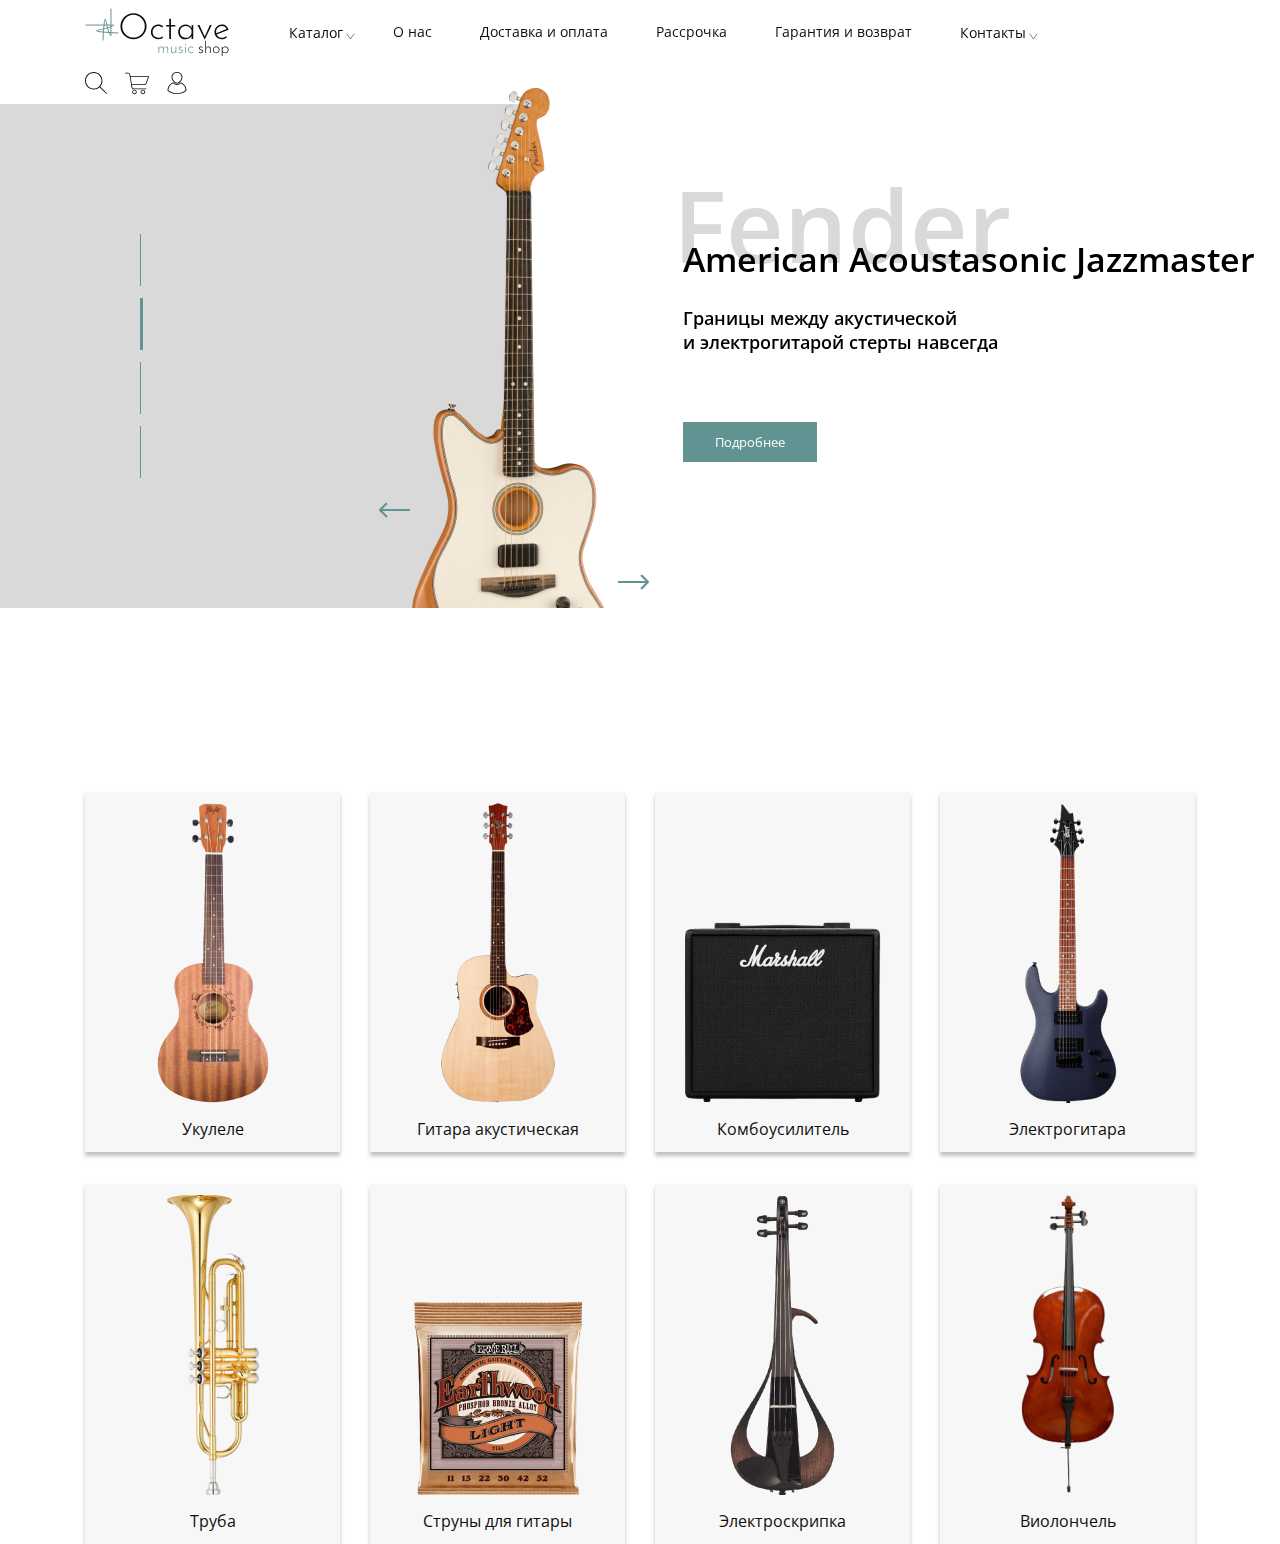
==== index.html @ df48a7bd "intro+category" ====
<!DOCTYPE html>
<html lang="en">
<head>
    <meta charset="UTF-8">
    <meta http-equiv="X-UA-Compatible" content="IE=edge">
    <meta name="viewport" content="width=device-width, initial-scale=1.0">
    <title>Octave</title>

    <link rel="preconnect" href="https://fonts.googleapis.com">
    <link rel="preconnect" href="https://fonts.gstatic.com" crossorigin>
    <link href="https://fonts.googleapis.com/css2?family=Open+Sans:wght@300;400;600&display=swap" rel="stylesheet"> 
    
    <link rel="stylesheet" href="./css/style.css">
</head>
<body>
    <header class="header">
        <div class="wrapper">
            <div class="header__wrapper">

                <div class="header__logo">
                    <a href="/" class="header__logo-link">
                        <img src="/img/svg/logo.svg" alt="Octave" class="header__logo-link-img">    
                    </a>
                </div>  
                
                <nav class="header__nav">
                    <ul class="nav__list">
                        <li class="nav__list-item-witharr">

                            <a href="!#" class="nav__list-item-link">
                                Каталог
                            </a>
                            <a href="!#" class="nav__list-item-arrow">
                                <img  src="/img/svg/arrow_down.svg" alt="^">
                            </a>

                        </li>
                        <li class="nav__list-item">
                            <a href="!#" class="nav__list-item-link">
                                О нас
                            </a>
                        </li>
                        <li class="nav__list-item">
                            <a href="!#" class="nav__list-item-link">
                                Доставка и оплата
                            </a>
                        </li>
                        <li class="nav__list-item">
                            <a href="!#" class="nav__list-item-link">
                                Рассрочка
                            </a>
                        </li>
                        <li class="nav__list-item">
                            <a href="!#" class="nav__list-item-link">
                                Гарантия и возврат
                            </a>
                        </li>
                        <li class="nav__list-item-witharr">
                            <a href="!#" class="nav__list-item-link">
                                Контакты
                            </a>
                            <a href="!#" class="nav__list-item-arrow">
                                <img  src="/img/svg/arrow_down.svg" alt="^">
                            </a>
                        </li>
                    </ul>
                </nav>

                <ul class="header__options">
                    <li class="header__options-item">
                        <a href="!#" class="header__options-item-link">
                            <img src="/img/svg/search.svg" alt="search" class="header__options-link-img">
                        </a>
                    </li>
                    <li class="header__options-item">
                        <a href="!#" class="header__options-item-link">
                            <img src="/img/svg/buy.svg" alt="buy" class="header__options-link-img">
                        </a>
                    </li>
                    <li class="header__options-item">
                        <a href="!#" class="header__options-item-link">
                            <img src="/img/svg/person.svg" alt="person" class="header__options-link-img">
                        </a>
                    </li>
                </ul>

            </div>
        </div>
    </header>

    <main class="main">
        <section class="intro">
            <div class="intro_left">
                <div class="intro_left__bar">
                    <div class="intro_left__bar-item">
                        <img src="/img/svg/line_noactive.svg" alt="|">
                    </div>
                    <div class="intro_left__bar-item">
                        <img src="/img/svg/line_active.svg" alt="|">
                    </div>
                    <div class="intro_left__bar-item">
                        <img src="/img/svg/line_noactive.svg" alt="|">
                    </div>
                    <div class="intro_left__bar-item">
                        <img src="/img/svg/line_noactive.svg" alt="|">
                    </div>
                </div>
                <div class="intro_left__arrow">
                    <button class="intro_left__arrow-btn">
                        <img src="/img/litle_arrow.png" alt="->">
                    </button>
                </div>
                <div class="intro_guitar">
                    <img src="/img/intro_gtr.png" alt="guitar" class="intro_cente-img">
                </div>

            </div>
            
            <div class="intro_right">
                <div class="intro_right-padding">
                    <div class="intro_right__title">
                        <h2 class="intro_right__title-text">American Acoustasonic Jazzmaster</h2>
                    </div>
                    <div class="intro_right__bigtitle">
                        <h1 class="intro_right__bigtitle-text">Fender</h1>
                    </div>
                    <div class="intro_right__subtitle">
                        <p class="intro_right__subtitle-text">Границы между акустической<br> 
                            и электрогитарой стерты навсегда</p>
                    </div>
                    <div class="intro_right__button">
                        <a href="!#" class="intro_right__button-link">
                            <button class="intro_right__button-btn">Подробнее</button></a>
                    </div>
                </div>
                <div class="intro_right__arrow">
                    <button class="intro_right__arrow-btn">
                        <img src="/img/litle_arrow-reverse.png" alt="->">
                    </button>
                </div>
            </div>
        </section>
        <section class="category">
            <div class="wrapper">
                <div class="category__flex-container">
                    <a href="/">
                        <div class="category__card">
                            <img src="/img/ucu.png" alt="ucu">
                            <p class="category__card-text">Укулеле</p>
                        </div>
                    </a>    
                    <a href="/">
                        <div class="category__card">
                            <img src="/img/acoustic.png" alt="acoustic">
                            <p class="category__card-text">Гитара акустическая</p>
                        </div>
                    </a>    
                    <a href="/">
                        <div class="category__card">
                            <img src="/img/combo.png" alt="combo">
                            <p class="category__card-text">Комбоусилитель</p>
                        </div>
                    </a>    
                    <a href="/">
                        <div class="category__card">
                            <img src="/img/electric.png" alt="electric">
                            <p class="category__card-text">Электрогитара</p>
                        </div>
                    </a>    
                </div>
                <div class="category__flex-container">
                    <a href="/">
                        <div class="category__card">
                            <img src="/img/truba.png" alt="truba">
                            <p class="category__card-text">Труба</p>
                        </div>
                    </a>    
                    <a href="/">
                        <div class="category__card">
                            <img src="/img/string.png" alt="string">
                            <p class="category__card-text">Струны  для гитары</p>
                        </div>
                    </a>    
                    <a href="/">
                        <div class="category__card">
                            <img src="/img/scrip.png" alt="scrip">
                            <p class="category__card-text">Электроскрипка</p>
                        </div>
                    </a>    
                    <a href="/">
                        <div class="category__card">
                            <img src="/img/velo.png" alt="velo">
                            <p class="category__card-text">Виолончель</p>
                        </div>
                    </a>    
                </div>
                
            </div>
        </section>
    </main>
</body>
</html>
---- css/style.css ----
/*Обнуление*/
*{
	padding: 0;
	margin: 0;
	border: 0;
}
*,*:before,*:after{
	-moz-box-sizing: border-box;
	-webkit-box-sizing: border-box;
	box-sizing: border-box;
}
:focus,:active{outline: none;}
a:focus,a:active{outline: none;}

nav,footer,header,aside{display: block;}

html,body{
	height: 100%;
	width: 100%;
	font-size: 100%;
	line-height: 1;
	font-size: 14px;
	-ms-text-size-adjust: 100%;
	-moz-text-size-adjust: 100%;
	-webkit-text-size-adjust: 100%;
}
input,button,textarea{font-family:inherit;}

input::-ms-clear{display: none;}
button{cursor: pointer;}
button::-moz-focus-inner {padding:0;border:0;}
a, a:visited{text-decoration: none;}
a:hover{text-decoration: none;}
ul li{list-style: none;}
img{vertical-align: top;}

h1,h2,h3,h4,h5,h6{font-size:inherit;font-weight: 400;}
/*--------------------*/

html{
	box-sizing: border-box;
}
*, *::after, *::before{
	box-sizing: inherit;
}

body { 
	font-family: "Open Sans", sans-serif;
	font-style: normal;
	font-weight: 400;
	font-size: 14px;
	line-height: 20px;
}

/*HEADER-------------------------------------------------------------*/

.wrapper{
	max-width: 1110px;
	margin: 0 auto;
}
.header{
	position: fixed;
	top: 0;
	left: 0;
	width: 100%;
}
.header__wrapper{
	min-height: 104px;
	display: flex;
	flex-wrap: wrap;
	align-items: center;
}
.header__logo{
	margin-right: 60px;
}

/*header__nav*/

.nav__list{
	display: flex;
}
.nav__list-item-link{
	text-decoration: none;
	line-height: 18px;
	color: #0F0D0D;
}
.nav__list-item{
	margin-right: 48px;
}
.nav__list-item-witharr{
	display: flex;
	align-items: flex-end;
	margin-right: 38px;
}
.nav__list-item-witharr:last-child{
	margin-right: 60px;
}
.nav__list-item-link:hover, .nav__list-item-link:focus, .nav__list-item-link:active{
	opacity: 75%;
}
.nav__list-item-arrow{
	padding-left: 3px;
	max-height: 9px;
}

/*header__options*/

.header__options{
	display: flex;
}
.header__options-item{
	margin-right: 16px;
}
.header__options-item:last-child{
	margin-right: 0px;
}
.header__options-item-link:hover, .header__options-item-link:focus, .header__options-item-link:active{
	opacity: 75%;
}

/*MAIN-----------------------------------------------*/

/*INTRO*/

.intro{
	padding-top: 104px;
	max-width: 1920px;
	margin: 0 auto;
	display: flex;
	margin-bottom: 184px;
}	
.intro_left{
	height: 504px;
	width: 785px;
	background: #D9D9D9;
	display: flex;
	justify-content: flex-end;
	position: relative;
}
.intro_left__bar{
	padding: 130px 0 0 0;
}
.intro_left__bar-item{
	margin-bottom: 12px;
}
.intro_left__bar-item:last-child{
	margin-top: 0px;
}
.intro_guitar{
	position: absolute;
	transform: translate3d(45%,-16px,0px) 
}
.intro_left__arrow{
	padding: 397px 113px 0 0;
	margin-left: 236px;
}
.intro_left__arrow-btn{
	background: none;
}

/*right*/

.intro_right{
	height: 504px;
	width: 1135px;
	position: relative;
	
	
}
.intro_right-padding{
	padding-left: 150px;
}
.intro_right__bigtitle{
	padding-top: 52px;
	margin-bottom: 14px;
}
.intro_right__bigtitle-text{
	font-weight: 600;
	font-size: 100px;
	line-height: 136px;
	color: #D9D9D9;
}
.intro_right__title{
	padding-left: 10px;
	position: absolute;
	transform: translateY(135px);
}
.intro_right__title-text{
	font-weight: 600;
	font-size: 34px;
	line-height: 40px;
}
.intro_right__subtitle{
	margin-bottom: 68px;
	padding-left: 10px;
}
.intro_right__subtitle-text{
	font-weight: 600;
	font-size: 18px;
	line-height: 24px;
}
.intro_right__button{
	padding-left: 10px;
	margin-bottom: 111px;
}
.intro_right__button-btn{
	width: 134px;
	height: 40px;
	background: #619393;
	color: #FEFEFE;
}
.intro_right__button-btn:hover, .intro_right__button-btn:focus, .intro_right__button-btn:active{
	opacity: 75%;
}
.intro_right__arrow{
	padding-left: 95px;
}
.intro_right__arrow-btn{
	background: none;
}

/*CATEGORY----------------------------*/

.category__flex-container{
	display: flex;
	flex-wrap: nowrap;
	margin-bottom: 32px;
}
.category__flex-container:last-child{
	margin-bottom: 184px;
}

.category__card{
	width: 255px;
	height: 360px;
	background: #F7F7F7;
	box-shadow: 0px 4px 4px rgba(0, 0, 0, 0.25);
	margin-right: 30px;
	display: flex;
	align-items: center;
	flex-direction: column;
	justify-content: flex-end;
	
}
.category__card a:last-child{
	margin-right: 0px;
}
.category__card:hover{
	background: #619393;
}

.category__card-text{
	margin-top: 16px;
	font-size: 16px;
	line-height: 20px;
	color: #0F0D0D;
	padding-bottom: 13px;
	
}
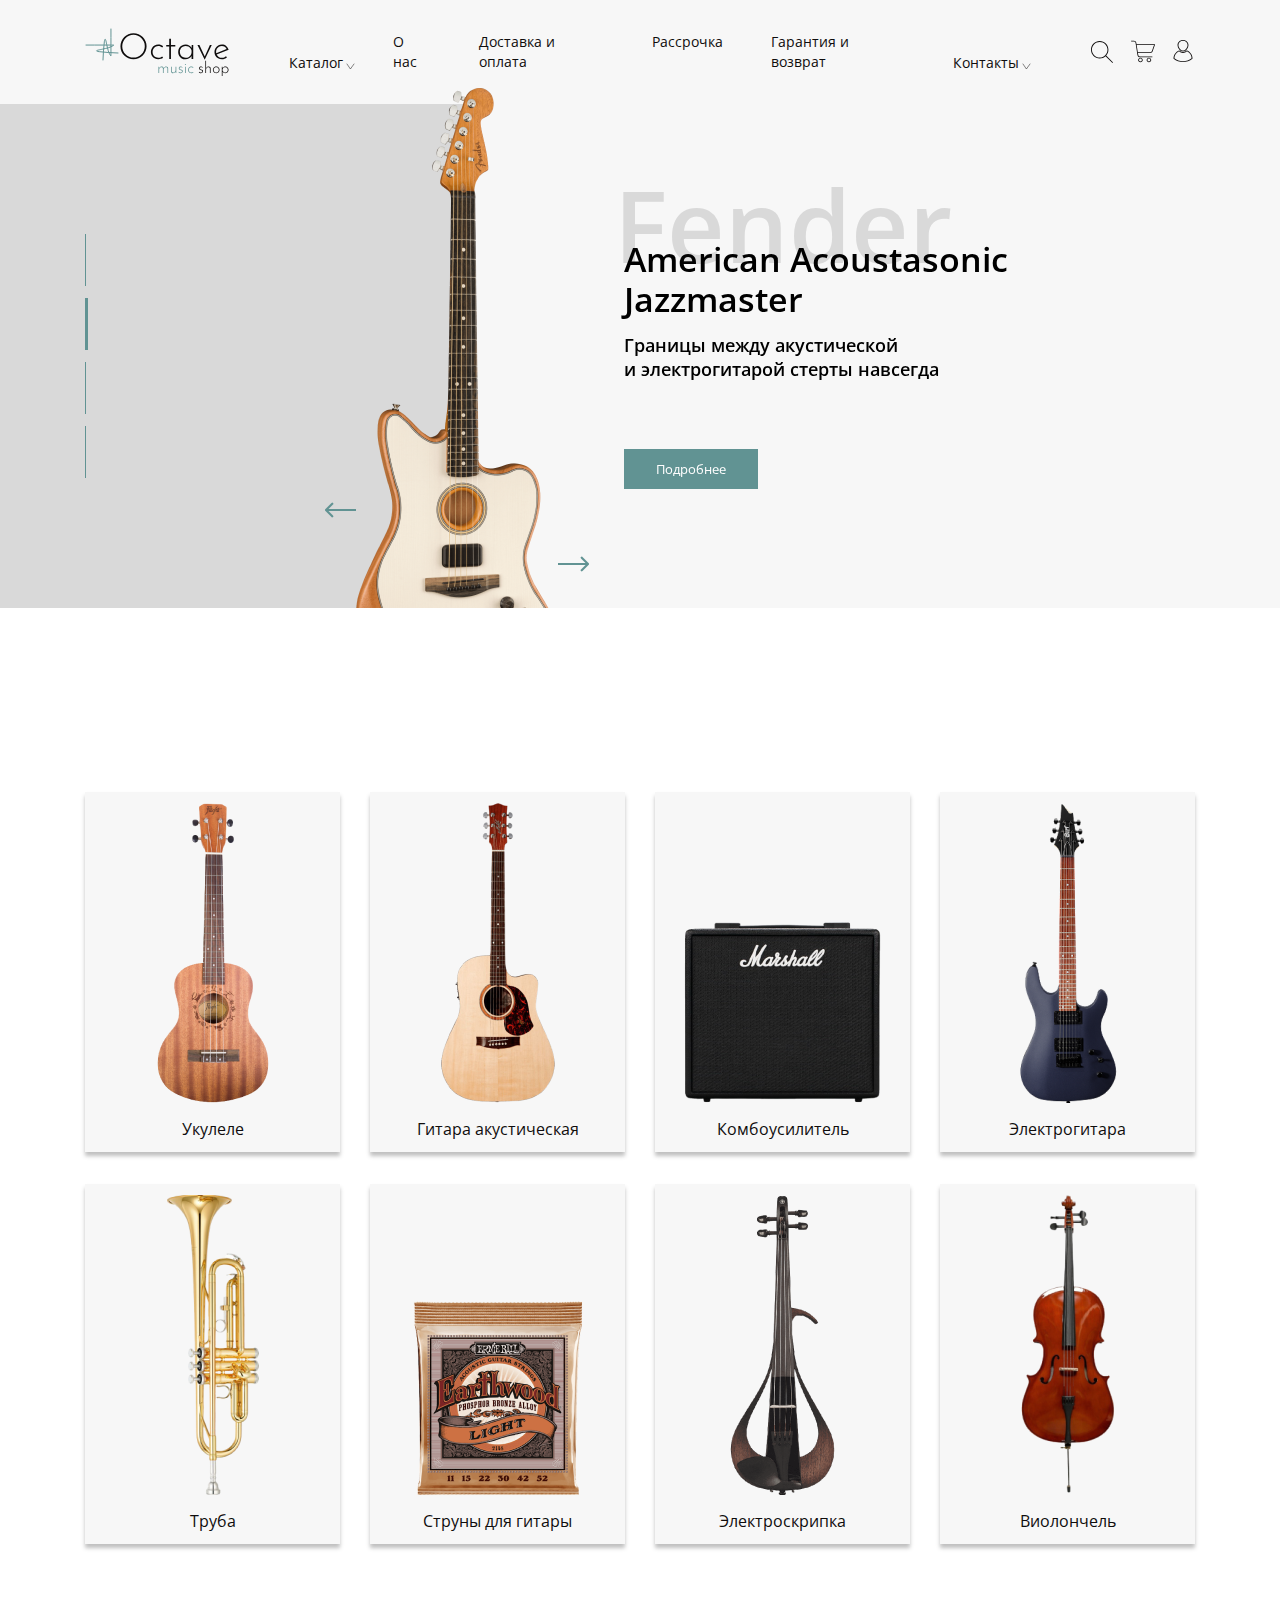
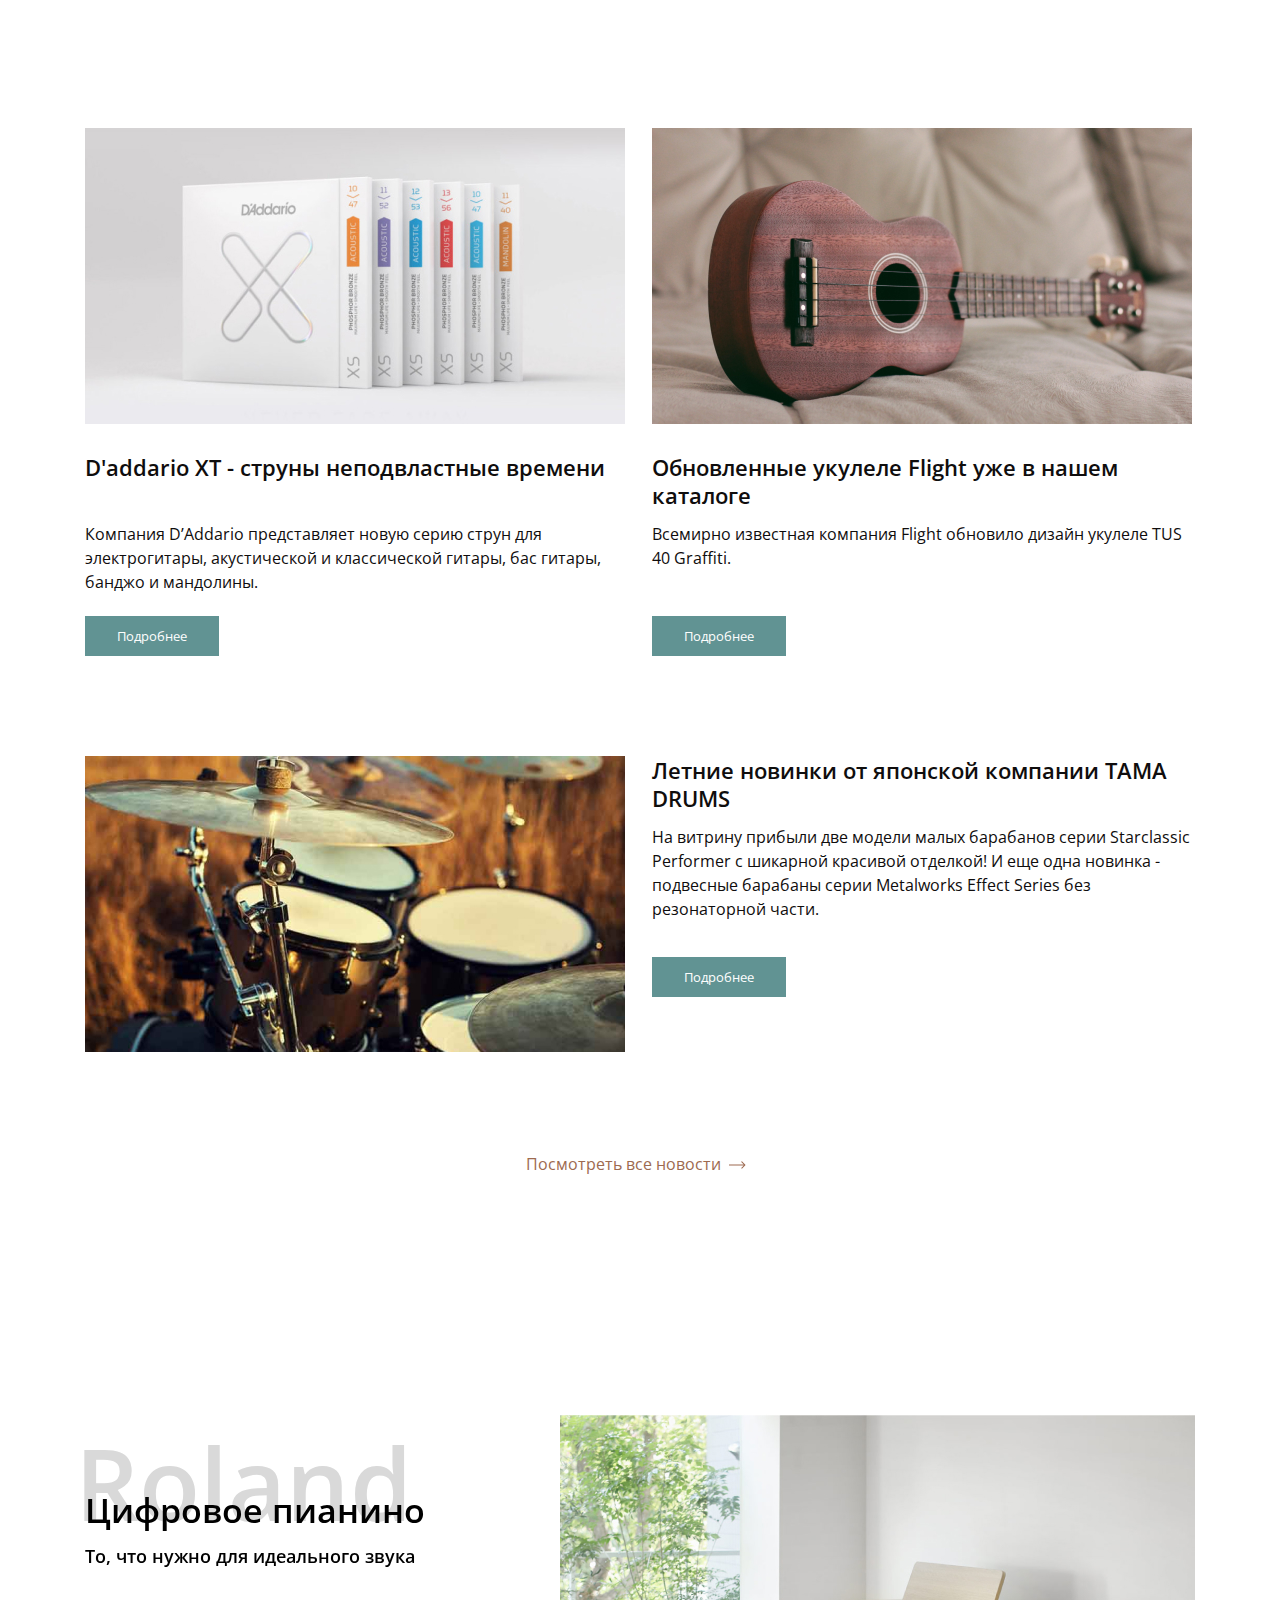
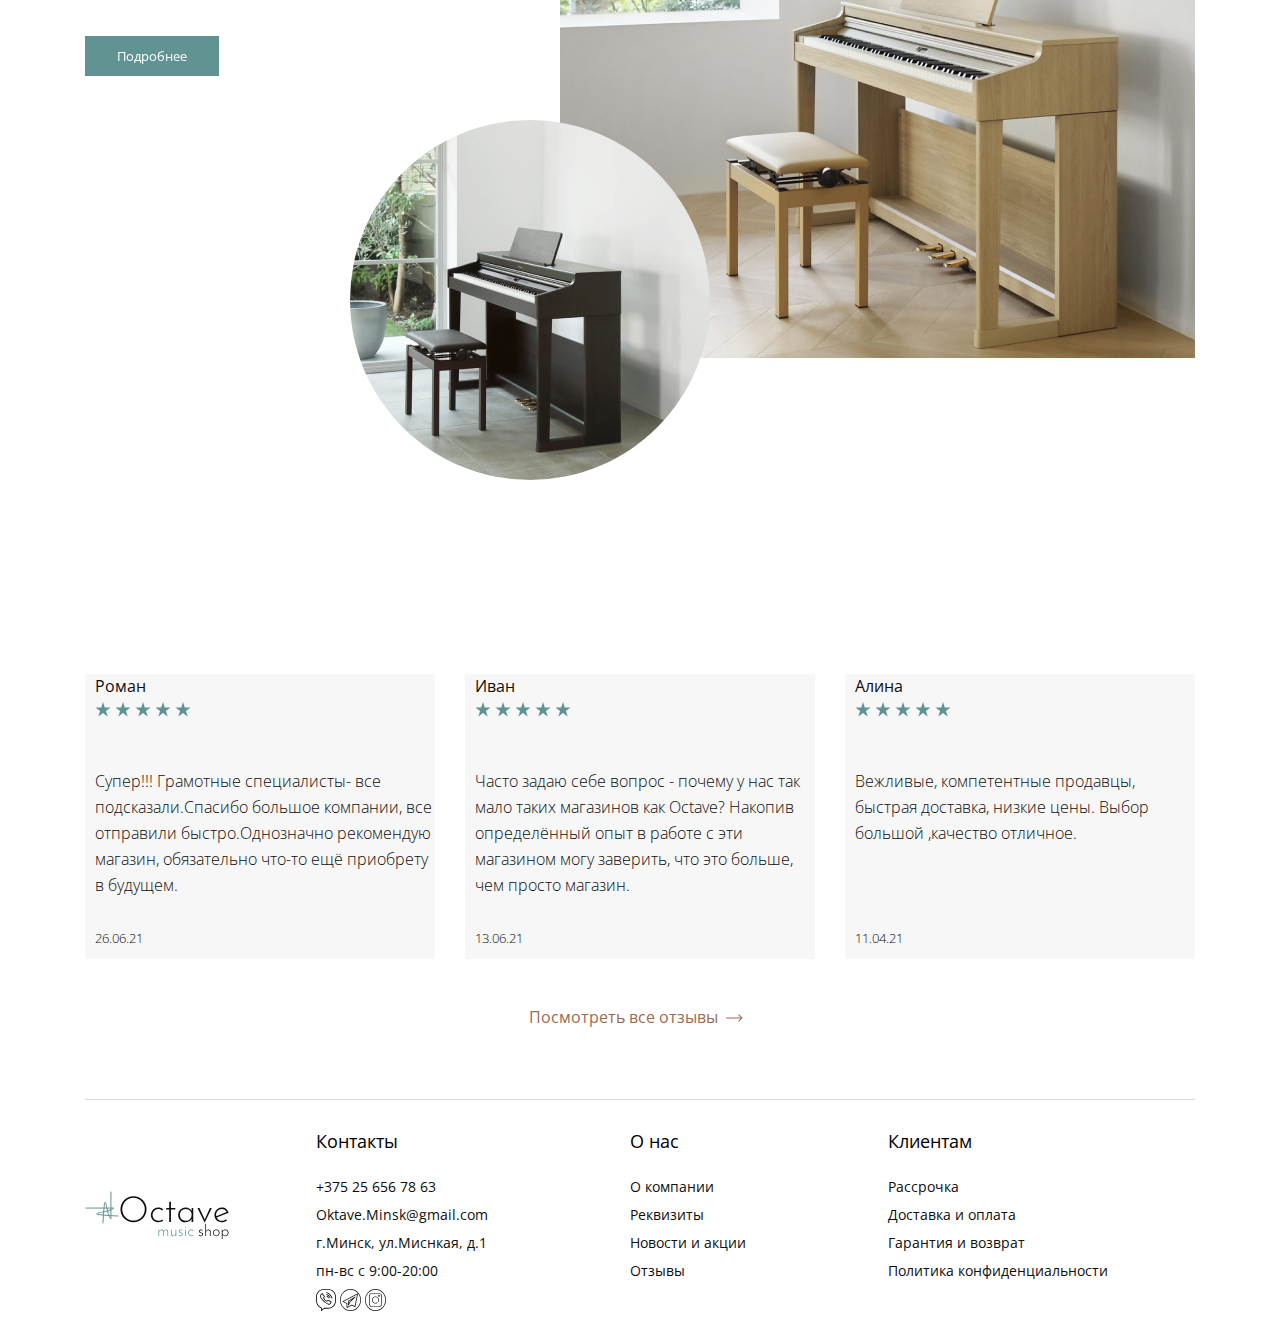
==== commit bedce0c5: "all visual" ====
--- a/index.html
+++ b/index.html
@@ -11,192 +11,462 @@
     <link href="https://fonts.googleapis.com/css2?family=Open+Sans:wght@300;400;600&display=swap" rel="stylesheet"> 
     
     <link rel="stylesheet" href="./css/style.css">
+    <script src="/js/script.js" type="text/javascript"></script>
 </head>
 <body>
-    <header class="header">
-        <div class="wrapper">
-            <div class="header__wrapper">
-
-                <div class="header__logo">
-                    <a href="/" class="header__logo-link">
-                        <img src="/img/svg/logo.svg" alt="Octave" class="header__logo-link-img">    
-                    </a>
-                </div>  
-                
-                <nav class="header__nav">
-                    <ul class="nav__list">
-                        <li class="nav__list-item-witharr">
-
-                            <a href="!#" class="nav__list-item-link">
-                                Каталог
-                            </a>
-                            <a href="!#" class="nav__list-item-arrow">
-                                <img  src="/img/svg/arrow_down.svg" alt="^">
-                            </a>
-
+    <div class="flex-container">
+
+        <header class="header">
+            <div class="wrapper">
+                <div class="header__wrapper">
+    
+                    <div class="header__logo">
+                        <a href="/" class="header__logo-link">
+                            <img src="/img/svg/logo.svg" alt="Octave" class="header__logo-link-img">    
+                        </a>
+                    </div>  
+                    
+                    <nav class="header__nav">
+                        <ul class="nav__list">
+                            <li class="nav__list-item-witharr">
+    
+                                <a href="!#" class="nav__list-item-link">
+                                    Каталог
+                                </a>
+                                <a href="!#" class="nav__list-item-arrow">
+                                    <img  src="/img/svg/arrow_down.svg" alt="^">
+                                </a>
+                                <div class="nav__menu category-menu">
+                                    <ul class="nav__menu-list category-list">
+                                        <li class="nav__menu-list-item ">
+                                            <a href="/" class="nav__menu-item-link">Струнные</a>
+                                        </li>
+                                        <li class="nav__menu-list-item">
+                                            <a href="/" class="nav__menu-item-link">Клавишные</a>
+                                        </li>
+                                        <li class="nav__menu-list-item">
+                                            <a href="/" class="nav__menu-item-link">Ударные</a>
+                                        </li>
+                                        <li class="nav__menu-list-item">
+                                            <a href="/" class="nav__menu-item-link">Духовые</a>
+                                        </li>
+                                        <li class="nav__menu-list-item">
+                                            <a href="/" class="nav__menu-item-link">Звуковое оборудование</a>
+                                        </li>
+                                        <li class="nav__menu-list-item">
+                                            <a href="/" class="nav__menu-item-link">Световое оборудование</a>
+                                        </li>
+                                        <li class="nav__menu-list-item">
+                                            <a href="/" class="nav__menu-item-link">Аксессуары</a>
+                                        </li>
+                                    </ul>
+                                </div>
+    
+                            </li>
+                            <li class="nav__list-item">
+                                <a href="!#" class="nav__list-item-link">
+                                    О нас
+                                </a>
+                            </li>
+                            <li class="nav__list-item">
+                                <a href="!#" class="nav__list-item-link">
+                                    Доставка и оплата
+                                </a>
+                            </li>
+                            <li class="nav__list-item">
+                                <a href="!#" class="nav__list-item-link">
+                                    Рассрочка
+                                </a>
+                            </li>
+                            <li class="nav__list-item">
+                                <a href="!#" class="nav__list-item-link">
+                                    Гарантия и возврат
+                                </a>
+                            </li>
+                            <li class="nav__list-item-witharr">
+                                <a href="!#" class="nav__list-item-link">
+                                    Контакты
+                                </a>
+                                <a href="#!" class="nav__list-item-arrow">
+                                    <img  src="/img/svg/arrow_down.svg" alt="^">
+                                </a>
+                                <div class="nav__menu contacts-menu">
+                                    <ul class="nav__menu-list contacts-list">
+                                        <li class="nav__menu-list-item ">
+                                            <p class="nav__menu-item-text">+375 25 666 66 66</p>
+                                        </li>
+                                        <li class="nav__menu-list-item">
+                                            <p class="nav__menu-item-text">Octave.Minsk@gmail.com</p>
+                                        </li>
+                                        <li class="nav__menu-list-item">
+                                            <p class="nav__menu-item-text">г. Минск, ул.Минская, д.1</p>
+                                        </li>
+                                        <li class="nav__menu-list-item">
+                                            <p class="nav__menu-item-text">пн-вс с 9:00-20:00</p>
+                                        </li>
+                                    </ul>
+                                </div>
+                            </li>
+                        </ul>
+                    </nav>
+    
+                    <ul class="header__options">
+                        <li class="header__options-item">
+                            <button type="submit" class="header__options-item-link search">
+                                <img src="/img/svg/search.svg" alt="search" class="header__options-link-img">
+                            </button>
                         </li>
-                        <li class="nav__list-item">
-                            <a href="!#" class="nav__list-item-link">
-                                О нас
+                        <form action="" method="POST">
+                            <input type="text" autofocus placeholder="Поиск..."
+                            class="options-activ">
+                        </form>
+                        <li class="header__options-item">
+                            <a href="!#" class="header__options-item-link">
+                                <img src="/img/svg/buy.svg" alt="buy" class="header__options-link-img">
                             </a>
                         </li>
-                        <li class="nav__list-item">
-                            <a href="!#" class="nav__list-item-link">
-                                Доставка и оплата
+                        <li class="header__options-item">
+                            <a href="!#" class="header__options-item-link">
+                                <img src="/img/svg/person.svg" alt="person" class="header__options-link-img">
                             </a>
+                            <div class="login-form">
+                                <div class="login-form__header">
+                                    <button class="login-form__header-btn in">Войти</button>
+                                    <button class="login-form__header-btn">Зарегистрироваться</button>
+                                    <button class="login-form__exit">X</button>
+                                </div>
+                                <div class="login-form__body">
+                                    <form action="" method="POST" class="login-form__form">
+                                        <label for="">Логин</label>
+                                        <input class="login-form__input" type="text">
+                                        <span><label for="">Пароль</label><button class="login-form__forgot-password">Забыли пароль?</button></span>
+                                        <input class="login-form__input password" type="password">
+                                        <button type="submit" class="login-form__body-btn">Войти</button >
+                                    </form>
+                                </div>
+                            </div>
                         </li>
-                        <li class="nav__list-item">
-                            <a href="!#" class="nav__list-item-link">
-                                Рассрочка
-                            </a>
-                        </li>
-                        <li class="nav__list-item">
-                            <a href="!#" class="nav__list-item-link">
-                                Гарантия и возврат
-                            </a>
-                        </li>
-                        <li class="nav__list-item-witharr">
-                            <a href="!#" class="nav__list-item-link">
-                                Контакты
-                            </a>
-                            <a href="!#" class="nav__list-item-arrow">
-                                <img  src="/img/svg/arrow_down.svg" alt="^">
-                            </a>
-                        </li>
+
                     </ul>
-                </nav>
-
-                <ul class="header__options">
-                    <li class="header__options-item">
-                        <a href="!#" class="header__options-item-link">
-                            <img src="/img/svg/search.svg" alt="search" class="header__options-link-img">
-                        </a>
-                    </li>
-                    <li class="header__options-item">
-                        <a href="!#" class="header__options-item-link">
-                            <img src="/img/svg/buy.svg" alt="buy" class="header__options-link-img">
-                        </a>
-                    </li>
-                    <li class="header__options-item">
-                        <a href="!#" class="header__options-item-link">
-                            <img src="/img/svg/person.svg" alt="person" class="header__options-link-img">
-                        </a>
-                    </li>
-                </ul>
-
+    
+                </div>
             </div>
-        </div>
-    </header>
-
-    <main class="main">
-        <section class="intro">
-            <div class="intro_left">
-                <div class="intro_left__bar">
-                    <div class="intro_left__bar-item">
-                        <img src="/img/svg/line_noactive.svg" alt="|">
-                    </div>
-                    <div class="intro_left__bar-item">
-                        <img src="/img/svg/line_active.svg" alt="|">
-                    </div>
-                    <div class="intro_left__bar-item">
-                        <img src="/img/svg/line_noactive.svg" alt="|">
-                    </div>
-                    <div class="intro_left__bar-item">
-                        <img src="/img/svg/line_noactive.svg" alt="|">
-                    </div>
-                </div>
-                <div class="intro_left__arrow">
-                    <button class="intro_left__arrow-btn">
-                        <img src="/img/litle_arrow.png" alt="->">
-                    </button>
-                </div>
-                <div class="intro_guitar">
-                    <img src="/img/intro_gtr.png" alt="guitar" class="intro_cente-img">
-                </div>
-
+        </header>
+
+        <main class="main">
+            <section class="intro">
+                <div class="wrapper">
+                    <div class="intro_flex-container">
+                        <div class="intro-bg">
+                        </div>
+                        <div class="intro_left__bar">
+                            <div class="intro_left__bar-item">
+                                <img src="/img/svg/line_noactive.svg" alt="|">
+                            </div>
+                            <div class="intro_left__bar-item">
+                                <img src="/img/svg/line_active.svg" alt="|">
+                            </div>
+                            <div class="intro_left__bar-item">
+                                <img src="/img/svg/line_noactive.svg" alt="|">
+                            </div>
+                            <div class="intro_left__bar-item">
+                                <img src="/img/svg/line_noactive.svg" alt="|">
+                            </div>
+                        </div>
+                        <div class="intro_left__arrow">
+                            <button class="intro_left__arrow-btn">
+                                <img src="/img/litle_arrow.png" alt="->">
+                            </button>
+                        </div>
+                        <div class="intro_guitar">
+                            <img src="/img/intro_gtr.png" alt="guitar" class="intro_cente-img">
+                        </div>
+                        <div class="intro_right__arrow">
+                            <button class="intro_right__arrow-btn">
+                                <img src="/img/litle_arrow-reverse.png" alt="->">
+                            </button>
+                        </div>
+                        <div class="intro_right-container">
+                            <div class="intro_right__bigtitle">
+                                <h1 class="intro_right__bigtitle-text">Fender</h1>
+                            </div>
+                            <div class="intro_right__title">
+                                <h2 class="intro_right__title-text">American Acoustasonic Jazzmaster</h2>
+                            </div>
+                            <div class="intro_right__subtitle">
+                                <p class="intro_right__subtitle-text">Границы между акустической<br> 
+                                    и электрогитарой стерты навсегда</p>
+                            </div>
+                            <div class="intro_right__button">
+                                <a href="!#" class="intro_right__button-link">
+                                    <button class="intro_right__button-btn blue-button">Подробнее</button></a>
+                            </div>
+                        </div>
+    
+                    </div>
+                    
+                </div>
+            </section>
+            <section class="category">
+                <div class="wrapper">
+                    <div class="category__flex-container">
+                        <a href="/">
+                            <div class="category__card">
+                                <img src="/img/ucu.png" alt="ucu">
+                                <p class="category__card-text">Укулеле</p>
+                            </div>
+                        </a>    
+                        <a href="/">
+                            <div class="category__card">
+                                <img src="/img/acoustic.png" alt="acoustic">
+                                <p class="category__card-text">Гитара акустическая</p>
+                            </div>
+                        </a>    
+                        <a href="/">
+                            <div class="category__card">
+                                <img src="/img/combo.png" alt="combo">
+                                <p class="category__card-text">Комбоусилитель</p>
+                            </div>
+                        </a>    
+                        <a href="/">
+                            <div class="category__card">
+                                <img src="/img/electric.png" alt="electric">
+                                <p class="category__card-text">Электрогитара</p>
+                            </div>
+                        </a>    
+                    </div>
+                    <div class="category__flex-container">
+                        <a href="/">
+                            <div class="category__card">
+                                <img src="/img/truba.png" alt="truba">
+                                <p class="category__card-text">Труба</p>
+                            </div>
+                        </a>    
+                        <a href="/">
+                            <div class="category__card">
+                                <img src="/img/string.png" alt="string">
+                                <p class="category__card-text">Струны  для гитары</p>
+                            </div>
+                        </a>    
+                        <a href="/">
+                            <div class="category__card">
+                                <img src="/img/scrip.png" alt="scrip">
+                                <p class="category__card-text">Электроскрипка</p>
+                            </div>
+                        </a>    
+                        <a href="/">
+                            <div class="category__card">
+                                <img src="/img/velo.png" alt="velo">
+                                <p class="category__card-text">Виолончель</p>
+                            </div>
+                        </a>    
+                    </div>
+                    
+                </div>
+            </section>
+            <section class="news">
+                <div class="wrapper">
+                    <div class="news__flex-container">
+                        <div class="news__item">
+                            <img src="/img/jpg/news_string.jpg" alt="string" class="news__item-img">
+                            <h1 class="news__item-title">D'addario XT - струны неподвластные времени</h1>
+                            <p class="news__item-subtitle">Компания D’Addario представляет новую серию струн для электрогитары, акустической и классической гитары, бас гитары, банджо и мандолины.</p>
+                            <a href="#!" class="news__item-link"><button class="blue-button" type="button">Подробнее</button></a>
+                        </div>
+                        <div class="news__item">
+                            <img src="/img/jpg/news_ucu.jpg" alt="ucu" class="news__item-img">
+                            <h1 class="news__item-title">Обновленные укулеле Flight уже в нашем каталоге</h1>
+                            <p class="news__item-subtitle">Всемирно известная компания Flight обновило дизайн укулеле TUS 40 Graffiti.</p>
+                            <a href="#!" class="news__item-link blue-button"><button class="blue-button" type="button">Подробнее</button></a>
+                        </div>                    
+    
+                    </div>
+                    <div class="news__flex-container">
+                        <div class="news__item">
+                            <img src="/img/jpg/drums.jpg" alt="string" class="news__item-img">
+                        </div> 
+                        <div class="news__item">
+                            <h1 class="news__item-title">Летние новинки  от японской компании TAMA DRUMS </h1>
+                            <p class="news__item-subtitle">На витрину  прибыли две модели  малых барабанов серии Starclassic Performer с шикарной красивой отделкой! И еще одна новинка - подвесные барабаны серии Metalworks Effect Series без резонаторной части.</p>
+                            <a href="#!" class="news__item-link"><button class="blue-button" type="button">Подробнее</button></a>
+                        </div>                 
+    
+                    </div>
+                    <a href="/" class="read-more news">
+                        <div class="read-more-link">
+                            <p class="read-more-text">Посмотреть все новости</p>
+                        </div>
+                        <div class="read-more-link arrow">
+                            <img src="/img/svg/read-more-news.svg" alt="->" class="read-more-img">
+                        </div>
+                    </a>
+                </div>
+            </section>
+            <section class="ad">
+                <div class="wrapper">
+                    <div class="ad_flex-container">
+                        <div class="ad-container">
+                            <div class="ad__bigtitle">
+                                <h1 class="ad__bigtitle-text">Roland</h1>
+                            </div>
+                            <div class="ad__title">
+                                <h2 class="ad__title-text">Цифровое пианино</h2>
+                            </div>
+                            <div class="ad__subtitle">
+                                <p class="ad__subtitle-text">То, что нужно для идеального звука</p>
+                            </div>
+                            <div class="ad__button">
+                                <a href="!#" class="ad__button-link">
+                                    <button class="ad__button-btn blue-button">Подробнее</button></a>
+                            </div>
+                        </div>
+                        <div class="ad__center">
+                            <img src="/img/jpg/ad_center.jpg" alt="O" class="ad__center-img">
+                        </div>
+                        <div class="ad__right">
+                            <img src="/img/jpg/ad_right.jpg" alt="Roland" class="ad_right-img">
+                        </div>
+    
+    
+        
+                    </div>
+                    
+                </div>
+    
+            </section>
+            <section class="feedback">
+                <div class="wrapper">
+                    <div class="feedback_flex-container">
+                        <div class="feedback__card">
+                            <div class="feedback__card-padding">
+                                <p class="card-name">Роман</p>
+                                <div class="card-stars">
+                                    <img src="/img/svg/card_star.svg" alt="#" class="card-stars-img">
+                                    <img src="/img/svg/card_star.svg" alt="#" class="card-stars-img">
+                                    <img src="/img/svg/card_star.svg" alt="#" class="card-stars-img">
+                                    <img src="/img/svg/card_star.svg" alt="#" class="card-stars-img">
+                                    <img src="/img/svg/card_star.svg" alt="#" class="card-stars-img">
+                                </div>
+                                <div class="card-text">
+                                    Супер!!! Грамотные специалисты- все подсказали.Спасибо большое компании, все отправили быстро.Однозначно рекомендую магазин, обязательно что-то ещё приобрету в будущем. 
+                                </div>
+                                <div class="card-date">26.06.21</div>
+                            </div>
+                        </div>
+                        <div class="feedback__card">
+                            <div class="feedback__card-padding">
+                                <p class="card-name">Иван</p>
+                                <div class="card-stars">
+                                    <img src="/img/svg/card_star.svg" alt="#" class="card-stars-img">
+                                    <img src="/img/svg/card_star.svg" alt="#" class="card-stars-img">
+                                    <img src="/img/svg/card_star.svg" alt="#" class="card-stars-img">
+                                    <img src="/img/svg/card_star.svg" alt="#" class="card-stars-img">
+                                    <img src="/img/svg/card_star.svg" alt="#" class="card-stars-img">
+                                </div>
+                                <div class="card-text">
+                                    Часто задаю себе вопрос - почему у нас так мало таких магазинов как Octave?
+    Накопив определённый опыт в работе с эти магазином могу заверить, что это больше, чем просто магазин. 
+                                </div>
+                                <div class="card-date">13.06.21</div>
+                            </div>
+                        </div>
+                        <div class="feedback__card">
+                            <div class="feedback__card-padding">
+                                <p class="card-name">Алина</p>
+                                <div class="card-stars">
+                                    <img src="/img/svg/card_star.svg" alt="#" class="card-stars-img">
+                                    <img src="/img/svg/card_star.svg" alt="#" class="card-stars-img">
+                                    <img src="/img/svg/card_star.svg" alt="#" class="card-stars-img">
+                                    <img src="/img/svg/card_star.svg" alt="#" class="card-stars-img">
+                                    <img src="/img/svg/card_star.svg" alt="#" class="card-stars-img">
+                                </div>
+                                <div class="card-text">
+                                    Вежливые, компетентные продавцы, быстрая доставка, низкие цены. Выбор большой ,качество отличное. 
+                                </div>
+                                <div class="card-date">11.04.21</div>
+                            </div>
+                        </div>
+                    </div>
+                    <a href="/" class="read-more feedback">
+                        <div class="read-more-link">
+                            <p class="read-more-text">Посмотреть все отзывы</p>
+                        </div>
+                        <div class="read-more-link arrow">
+                            <img src="/img/svg/read-more-news.svg" alt="->" class="read-more-img">
+                        </div>
+                    </a>
+                </div>
+            </section>
+        </main>
+
+        <footer class="footer">
+            <div class="wrapper">
+                <div class="footer_flex-container">
+                    <div class="footer__logo">
+                        <a href="/"><img src="/img/svg/logo.svg" alt="Octave" class="footer__logo-img"></a>
+                    </div>
+                    <div class="footer__card">
+                        <div class="footer__card-title">
+                            <h1 class="footer__card-title-text">Контакты</h1>
+                        </div>
+                        <div class="footer__card-componet">
+                            <p class="footer__card-component-text">+375 25 656 78 63</p>
+                        </div>
+                        <div class="footer__card-componet">
+                            <p class="footer__card-component-text">Oktave.Minsk@gmail.com</p>
+                        </div>
+                        <div class="footer__card-componet">
+                            <p class="footer__card-component-text">г.Минск, ул.Миснкая, д.1</p>
+                        </div>
+                        <div class="footer__card-componet">
+                            <p class="footer__card-component-text">пн-вс с 9:00-20:00</p>
+                        </div>
+                        <div class="footer__card-componet">
+                            <div class="footer__card-social">
+                                <a href="/"><img src="/img/svg/viber.svg" alt="viber" ></a>
+                                <a href="/"><img src="/img/svg/telegram.svg" alt="telegram"></a>
+                                <a href="/"><img src="/img/svg/insta.svg" alt="instagram"></a>
+                            </div>
+                        </div>
+                    </div>
+                    <div class="footer__card">
+                        <div class="footer__card-title">
+                            <h1 class="footer__card-title-text">О нас </h1> 
+                        </div>
+                        <div class="footer__card-componet">
+                            <a href="/"><p class="footer__card-component-text">О компании</p></a>
+                        </div>
+                        <div class="footer__card-componet">
+                            <a href="/"><p class="footer__card-component-text">Реквизиты</p></a>
+                        </div>
+                        <div class="footer__card-componet">
+                            <a href="/"><p class="footer__card-component-text">Новости и акции</p></a>
+                        </div>
+                        <div class="footer__card-componet">
+                            <a href="/"><p class="footer__card-component-text">Отзывы</p></a>
+                        </div>
+                    </div>
+                    <div class="footer__card">
+                        <div class="footer__card-title">
+                            <h1 class="footer__card-title-text">Клиентам</h1> 
+                        </div>
+                        <div class="footer__card-componet">
+                            <a href="/"><p class="footer__card-component-text">Рассрочка</p></a>
+                        </div>
+                        <div class="footer__card-componet">
+                            <a href="/"><p class="footer__card-component-text">Доставка и оплата</p></a>
+                        </div>
+                        <div class="footer__card-componet">
+                            <a href="/"><p class="footer__card-component-text">Гарантия и возврат</p></a>
+                        </div>
+                        <div class="footer__card-componet">
+                            <a href="/"><p class="footer__card-component-text">Политика конфиденциальности</p></a>
+                        </div>
+                    </div>
+                </div>
             </div>
-            
-            <div class="intro_right">
-                <div class="intro_right-padding">
-                    <div class="intro_right__title">
-                        <h2 class="intro_right__title-text">American Acoustasonic Jazzmaster</h2>
-                    </div>
-                    <div class="intro_right__bigtitle">
-                        <h1 class="intro_right__bigtitle-text">Fender</h1>
-                    </div>
-                    <div class="intro_right__subtitle">
-                        <p class="intro_right__subtitle-text">Границы между акустической<br> 
-                            и электрогитарой стерты навсегда</p>
-                    </div>
-                    <div class="intro_right__button">
-                        <a href="!#" class="intro_right__button-link">
-                            <button class="intro_right__button-btn">Подробнее</button></a>
-                    </div>
-                </div>
-                <div class="intro_right__arrow">
-                    <button class="intro_right__arrow-btn">
-                        <img src="/img/litle_arrow-reverse.png" alt="->">
-                    </button>
-                </div>
-            </div>
-        </section>
-        <section class="category">
-            <div class="wrapper">
-                <div class="category__flex-container">
-                    <a href="/">
-                        <div class="category__card">
-                            <img src="/img/ucu.png" alt="ucu">
-                            <p class="category__card-text">Укулеле</p>
-                        </div>
-                    </a>    
-                    <a href="/">
-                        <div class="category__card">
-                            <img src="/img/acoustic.png" alt="acoustic">
-                            <p class="category__card-text">Гитара акустическая</p>
-                        </div>
-                    </a>    
-                    <a href="/">
-                        <div class="category__card">
-                            <img src="/img/combo.png" alt="combo">
-                            <p class="category__card-text">Комбоусилитель</p>
-                        </div>
-                    </a>    
-                    <a href="/">
-                        <div class="category__card">
-                            <img src="/img/electric.png" alt="electric">
-                            <p class="category__card-text">Электрогитара</p>
-                        </div>
-                    </a>    
-                </div>
-                <div class="category__flex-container">
-                    <a href="/">
-                        <div class="category__card">
-                            <img src="/img/truba.png" alt="truba">
-                            <p class="category__card-text">Труба</p>
-                        </div>
-                    </a>    
-                    <a href="/">
-                        <div class="category__card">
-                            <img src="/img/string.png" alt="string">
-                            <p class="category__card-text">Струны  для гитары</p>
-                        </div>
-                    </a>    
-                    <a href="/">
-                        <div class="category__card">
-                            <img src="/img/scrip.png" alt="scrip">
-                            <p class="category__card-text">Электроскрипка</p>
-                        </div>
-                    </a>    
-                    <a href="/">
-                        <div class="category__card">
-                            <img src="/img/velo.png" alt="velo">
-                            <p class="category__card-text">Виолончель</p>
-                        </div>
-                    </a>    
-                </div>
-                
-            </div>
-        </section>
-    </main>
+        </footer>
+
+    </div>
 </body>
 </html>--- a/css/style.css
+++ b/css/style.css
@@ -51,6 +51,22 @@
 	font-weight: 400;
 	font-size: 14px;
 	line-height: 20px;
+	position: relative;
+}
+/*BUTTON*/
+
+.blue-button{
+	width: 134px;
+	height: 40px;
+	background: #619393;
+	color: #FEFEFE;
+
+}
+.flex-container{
+	min-height: 100%;
+}
+.main{
+	flex: 1 1 auto;
 }
 
 /*HEADER-------------------------------------------------------------*/
@@ -64,11 +80,13 @@
 	top: 0;
 	left: 0;
 	width: 100%;
+	background: #F7F7F7;
+	z-index: 0;
 }
 .header__wrapper{
 	min-height: 104px;
 	display: flex;
-	flex-wrap: wrap;
+	flex-wrap: nowrap;
 	align-items: center;
 }
 .header__logo{
@@ -92,6 +110,7 @@
 	display: flex;
 	align-items: flex-end;
 	margin-right: 38px;
+	position: relative;
 }
 .nav__list-item-witharr:last-child{
 	margin-right: 60px;
@@ -104,42 +123,178 @@
 	max-height: 9px;
 }
 
+/*nav_menu*/
+
+.nav__menu{
+	position: absolute;
+
+	background: #FEFEFE;
+	border: 1px solid #0F0D0D;
+	display: none;
+}
+.nav__menu.category-menu{
+	left: 0;
+	top: 0;
+	width: 256px;
+	
+}
+.nav__menu.contacts-menu{
+	right: 0;
+	top: 0;
+	width: 257px;
+
+}
+
+.nav__list-item-witharr:hover .nav__menu{
+	display: block;
+	z-index: 3;
+	
+} 
+.nav__menu-list.category-list{
+	padding: 6px 0 0 15px;
+}
+.nav__menu-list.contacts-list{
+	padding: 6px 15px 0 0;
+	text-align: right;
+}
+.nav__menu-list-item{
+	margin-bottom: 10px;
+}
+.nav__menu-list-item:last-child{
+	margin-bottom: 17px;
+}
+.nav__menu-item-link{
+	text-decoration: none;
+	line-height: 18px;
+	color: #0F0D0D;
+}
+.nav__menu-item-link:hover, .nav__menu-item-link:focus, .nav__menu-item-link:active{
+	color:#619393;
+}
+.nav__menu-item-text{
+	line-height: 18px;
+	color: #0F0D0D;
+}
+
 /*header__options*/
 
 .header__options{
 	display: flex;
+	position: relative;
+	z-index: 2;
 }
 .header__options-item{
 	margin-right: 16px;
+	position: relative;
+	z-index: 1;
 }
 .header__options-item:last-child{
 	margin-right: 0px;
 }
+.header__options-item-link{
+	background: none;
+}
 .header__options-item-link:hover, .header__options-item-link:focus, .header__options-item-link:active{
 	opacity: 75%;
 }
+.options-activ{
+	position: absolute;
+	width: 844px;
+	border-bottom: 3px solid #619393;
+	left: -816px;
+	top: 0;
+	padding: 0 0 8px 8px;
+	font-weight: 300;
+	font-size: 16px;
+	background: #F7F7F7;
+	z-index: 0;
+	display: none;
+}
+.login-form{
+	position: absolute;
+	width: 310px;
+	height: 233px;
+	padding: 9px 25px;
+	right: 0px;
+	top: 64px;
+	background-color:  #FEFEFE;
+	box-shadow: 0px 4px 4px rgba(0, 0, 0, 0.25);
+	display: none;
+}
+.login-form__header-btn{
+	padding: 2px 19px;
+	font-weight: 300;
+	background: none;
+}
+.login-form__header-btn.in{
+	border-right: 1px solid #000000;
+}
+.login-form__header{
+	margin-bottom: 11px;
+}
+.login-form__form label{
+	font-weight: 300;
+	color: #0F0D0D;
+}
+.login-form__input{
+	width: 260px;
+	height: 32px;
+	margin-bottom: 11px;
+	border: 0.5px solid #0F0D0D;
+}
+.login-form__input.password{
+	margin-bottom: 21px;
+}
+.login-form__form span{
+	display: flex;
+	justify-content: space-between;
+}
+.login-form__forgot-password{
+	background: none;
+}
+.login-form__body-btn{
+	width: 111px;
+	height: 32px;
+	color: #FEFEFE;
+	background-color:#619393;
+	align-self: flex-end;
+}
+.login-form__form{
+	display: flex;
+	flex-direction: column;
+}
 
 /*MAIN-----------------------------------------------*/
 
 /*INTRO*/
 
 .intro{
+	background-color: #F7F7F7;
 	padding-top: 104px;
 	max-width: 1920px;
-	margin: 0 auto;
-	display: flex;
+	margin: 0 auto;	
 	margin-bottom: 184px;
+	max-height: 608px;
+}
+.intro_flex-container{
+	display: flex;
+	position: relative;
 }	
-.intro_left{
+
+.intro-bg{
+	width:785px;
 	height: 504px;
-	width: 785px;
-	background: #D9D9D9;
-	display: flex;
-	justify-content: flex-end;
-	position: relative;
-}
+	right: 730px;
+	background-color: #D9D9D9;
+	position: absolute;
+	z-index: 0;
+
+}
+
 .intro_left__bar{
-	padding: 130px 0 0 0;
+	margin-right: 237px;
+	padding-top: 130px;
+	z-index: 1;
 }
 .intro_left__bar-item{
 	margin-bottom: 12px;
@@ -147,33 +302,37 @@
 .intro_left__bar-item:last-child{
 	margin-top: 0px;
 }
-.intro_guitar{
-	position: absolute;
-	transform: translate3d(45%,-16px,0px) 
-}
 .intro_left__arrow{
-	padding: 397px 113px 0 0;
-	margin-left: 236px;
+	padding-top: 397px;
+	z-index: 1;
+
 }
 .intro_left__arrow-btn{
 	background: none;
 }
+.intro_guitar{
+	position: relative;
+	top: -16px;
+	z-index: 0;
+}
 
 /*right*/
-
-.intro_right{
-	height: 504px;
-	width: 1135px;
-	position: relative;
-	
-	
-}
-.intro_right-padding{
-	padding-left: 150px;
+.intro_right__arrow{
+	padding-top: 451px;
+	margin-right: 35px;
+}
+.intro_right__arrow-btn{
+	background: none;
+}
+
+.intro_right-container{
+	position: relative;
 }
 .intro_right__bigtitle{
-	padding-top: 52px;
-	margin-bottom: 14px;
+	position: absolute;
+	top: 52px;
+	left: -10px;
+	z-index: 0;
 }
 .intro_right__bigtitle-text{
 	font-weight: 600;
@@ -182,9 +341,10 @@
 	color: #D9D9D9;
 }
 .intro_right__title{
-	padding-left: 10px;
-	position: absolute;
-	transform: translateY(135px);
+	position: relative;
+	padding-top: 135px;
+	margin-bottom: 14px;
+	z-index: 1;
 }
 .intro_right__title-text{
 	font-weight: 600;
@@ -193,7 +353,6 @@
 }
 .intro_right__subtitle{
 	margin-bottom: 68px;
-	padding-left: 10px;
 }
 .intro_right__subtitle-text{
 	font-weight: 600;
@@ -201,24 +360,13 @@
 	line-height: 24px;
 }
 .intro_right__button{
-	padding-left: 10px;
 	margin-bottom: 111px;
 }
-.intro_right__button-btn{
-	width: 134px;
-	height: 40px;
-	background: #619393;
-	color: #FEFEFE;
-}
-.intro_right__button-btn:hover, .intro_right__button-btn:focus, .intro_right__button-btn:active{
+
+.blue-button:hover,.blue-button:focus,.blue-button:active{
 	opacity: 75%;
 }
-.intro_right__arrow{
-	padding-left: 95px;
-}
-.intro_right__arrow-btn{
-	background: none;
-}
+
 
 /*CATEGORY----------------------------*/
 
@@ -246,7 +394,7 @@
 .category__card a:last-child{
 	margin-right: 0px;
 }
-.category__card:hover{
+.category__card:hover,.category__card:focus,.category__card:active{
 	background: #619393;
 }
 
@@ -257,4 +405,221 @@
 	color: #0F0D0D;
 	padding-bottom: 13px;
 	
-}+}
+
+/*NEWS-----------------------------------*/
+
+.news__flex-container{
+	display: flex;
+	margin-bottom: 100px ;
+}
+.news__item{
+	margin-right: 27px;
+	max-width: 540px;
+	max-height: 528px;
+	display: flex;
+	flex-direction: column;
+}
+.news__item:last-child{
+	margin-right: 0px;
+}
+.news__item-img{
+	margin-bottom: 29px;
+	max-width: 100%;
+	height: 296px;
+}
+.news__item-img:last-child{
+	margin-bottom: 0px;
+}
+.news__item-title{
+	font-weight: 600;
+	font-size: 22px;
+	line-height: 28px;
+	margin-bottom: 13px;
+	color: #0F0D0D;
+	min-height: 56px;
+}
+.news__item-subtitle{
+	font-size: 16px;
+	line-height: 24px;
+	color: #0F0D0D;
+	min-height: 58px;
+	margin-bottom: 36px;
+	overflow: visible;
+}
+.news__flex-container:last-child{
+	margin-bottom: 46px;
+}
+.read-more-text{
+	font-size: 16px;
+	line-height: 24px;
+	color: #9D6A50;
+}
+.read-more-link{
+	text-decoration: none;
+	margin-right: 8px;
+}
+.read-more{
+	display: flex;
+	justify-content: center;
+	align-items: center	;
+}
+.read-more.news{
+	margin-bottom: 238px;
+}
+.read-more-link.arrow{
+	height: 6px;
+}
+.read-more:hover, .read-more:focus, .read-more:active{
+	opacity: 75%;
+}
+
+/*AD------------------------------------------*/
+
+.ad_flex-container{
+	display: flex;
+	position: relative;
+	justify-content: space-between;
+	margin-bottom: 316px;
+}
+.ad-container{
+	position: relative;
+	max-width: 475px;
+}
+.ad__bigtitle{
+
+	position: absolute;
+	top: 0;
+	left: -10px;
+	z-index: 0;
+}
+.ad__bigtitle-text{
+	font-weight: 600;
+	font-size: 100px;
+	line-height: 136px;
+	color: #D9D9D9;
+}
+.ad__title{
+	position: relative;
+	padding-top: 76px;
+	margin-bottom: 14px;
+	z-index: 1;
+}
+.ad__title-text{
+	font-weight: 600;
+	font-size: 34px;
+	line-height: 40px;
+}
+.ad__subtitle{
+	margin-bottom: 68px;
+}
+.ad__subtitle-text{
+	font-weight: 600;
+	font-size: 18px;
+	line-height: 24px;
+}
+.ad__button{
+	margin-bottom: 111px;
+}
+.ad__center{
+	left: 265px;
+	top: 306px;
+	position: absolute;
+	
+}
+.ad__center-img{
+	border-radius: 50%;
+}
+.ad__right{
+}
+.ad__right-img{
+	max-height: 544px;
+	max-width: 635px;
+}
+
+
+/*FEEDBACK-------------------------------------------*/
+
+.feedback_flex-container{
+	display: flex;
+	margin-bottom: 46px;
+}
+.feedback__card{
+	background-color: #F7F7F7;
+	max-width: 350px;
+	min-height: 264px;
+	margin-right: 30px;
+
+}
+.feedback__card:last-child{
+	margin-right: 0px;
+}
+.feedback__card-padding{
+	padding: 0px 0px 12px 10px;
+}
+.card-name{
+	font-size: 16px;
+	line-height: 24px;
+	color: #0F0D0D;
+	margin-bottom: 4px;
+}
+.card-stars{
+	margin-bottom: 23px;
+}
+.card-text{
+	font-weight: 300;
+	font-size: 16px;
+	line-height: 26px;
+	color: #0F0D0D;
+	height: 184px;
+	padding: 23px 0px;
+	overflow: hidden;
+
+}
+.card-date{
+	font-weight: 300;
+	font-size: 13px;
+	line-height: 18px;
+	color: #0F0D0D;
+}
+.read-more.feedback{
+	margin-bottom: 70px;
+}
+
+/*FOOTER--------------------------------------------------*/
+
+.footer_flex-container{
+	border-top: 1px solid #D9D9D9;
+	display: flex;
+	align-items: center;
+	height: 232px;
+}
+.footer__logo{
+	margin-right: 87px;
+}
+.footer__card{
+	min-height: 100%;
+	margin-right: 142px;
+}
+.footer__card:last-child{
+	margin-right: 0px;
+}
+.footer__card-title{
+	padding-top: 29px;
+	margin-bottom: 23px;
+}
+.footer__card-title-text{
+	font-size: 18px;
+	line-height: 25px;
+}
+.footer__card-componet{
+	margin-bottom: 9px;
+	line-height: 19px;
+}
+.footer__card-component-text{
+	text-decoration: none;
+	color: #0F0D0D;
+}
+a:hover .footer__card-component-text, a:focus .footer__card-component-text, a:active .footer__card-component-text{
+	color:#619393;
+}
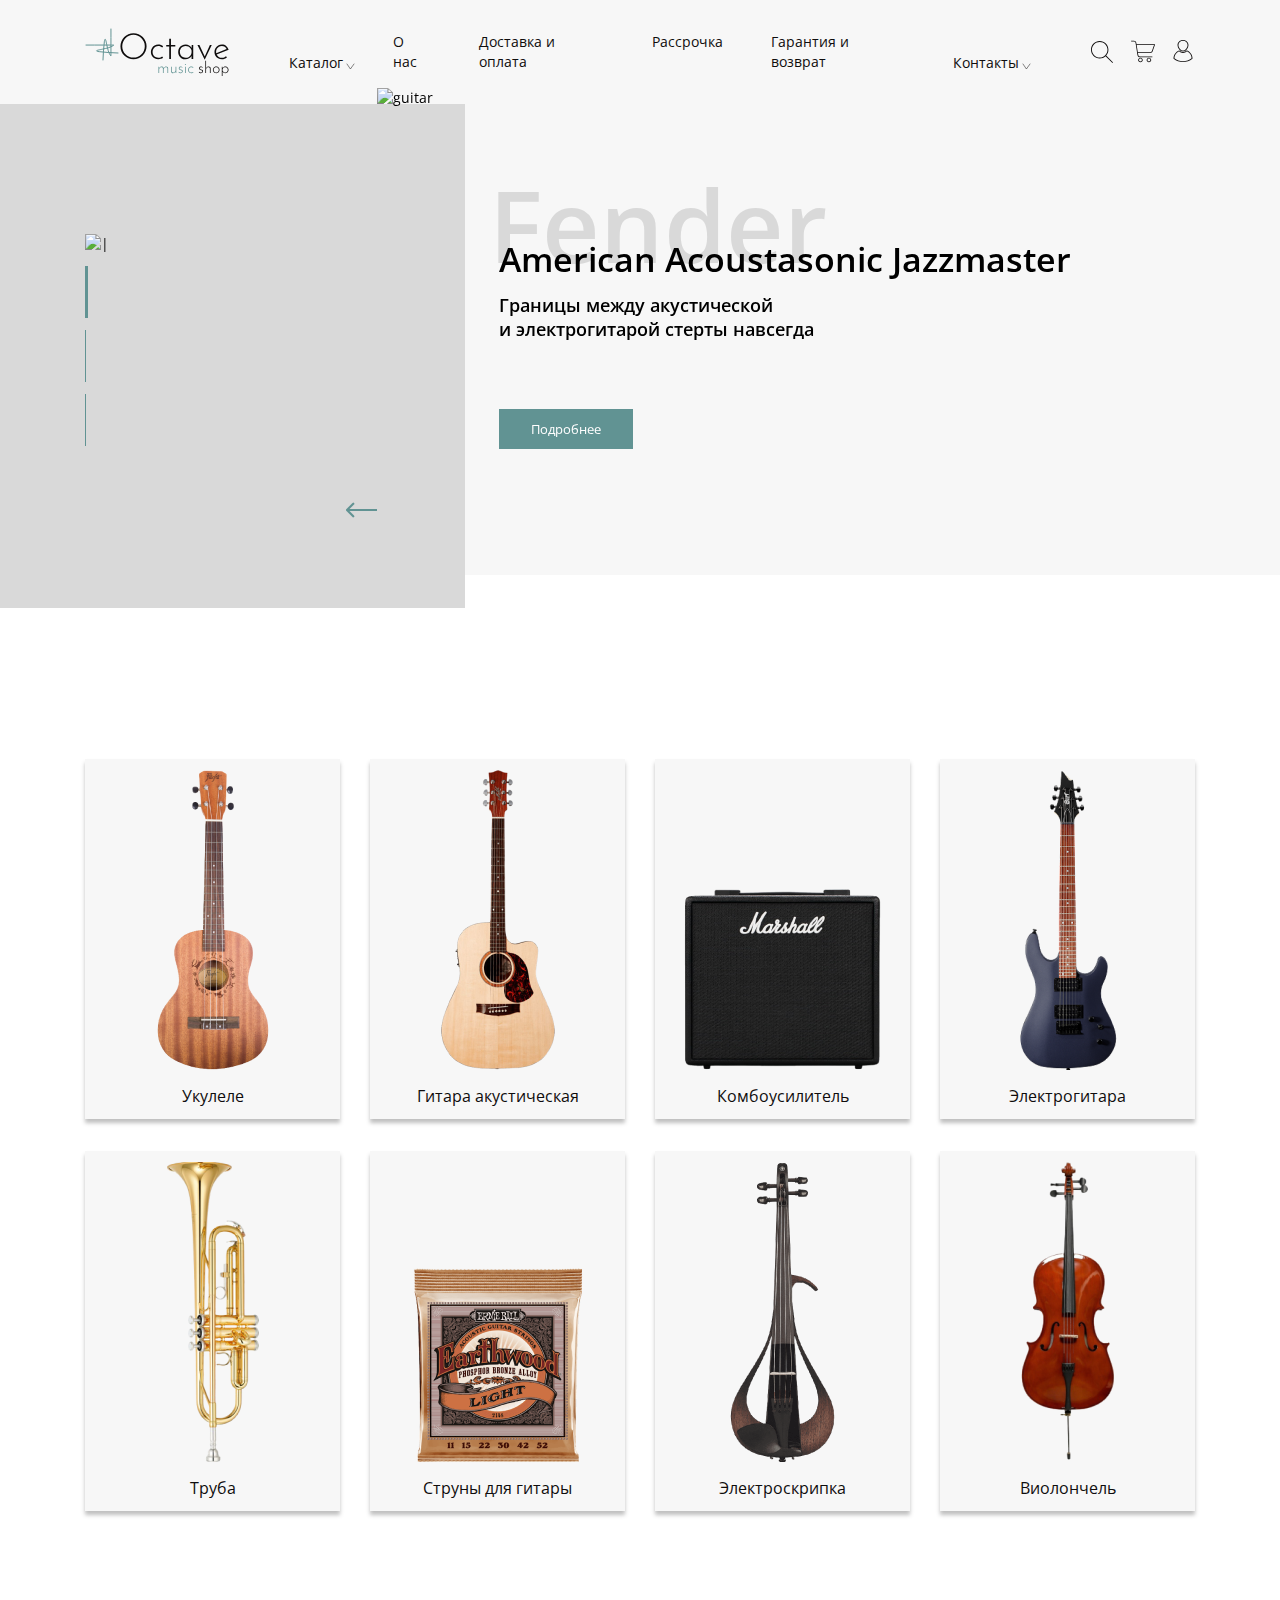
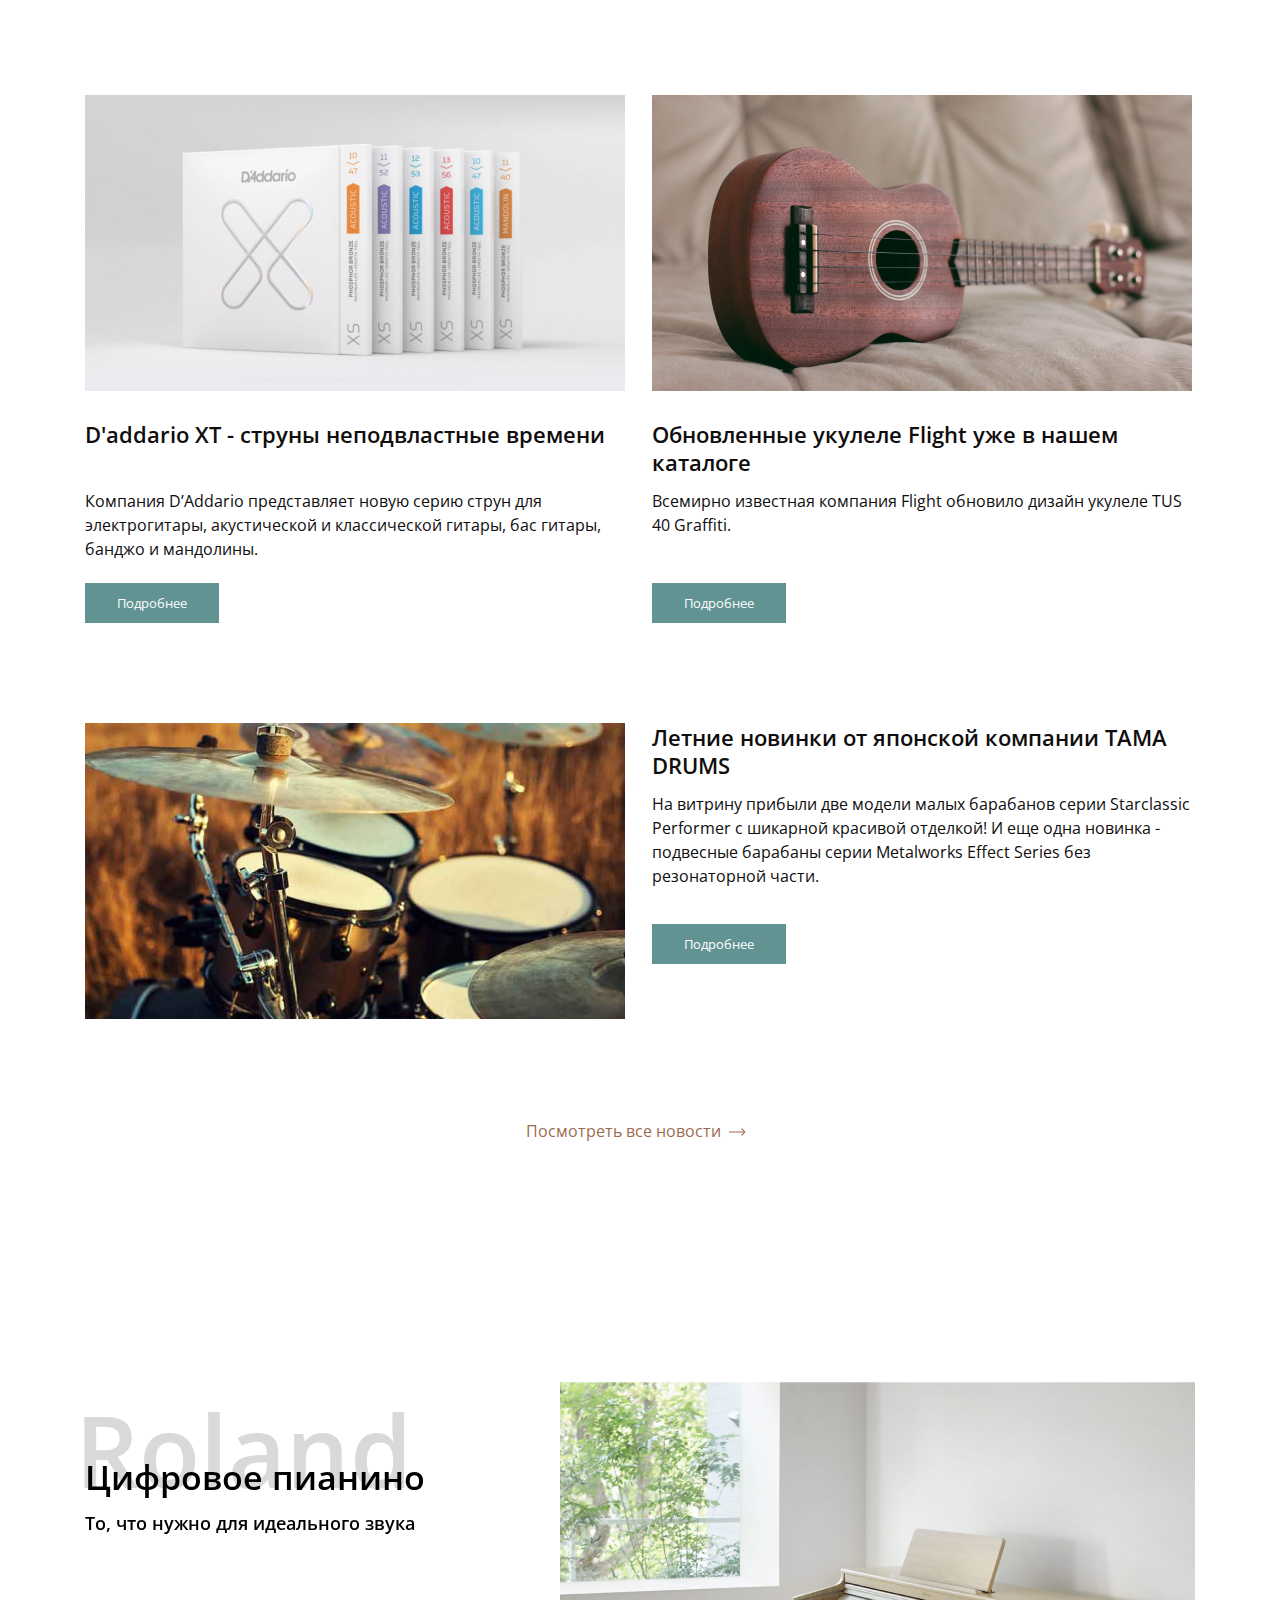
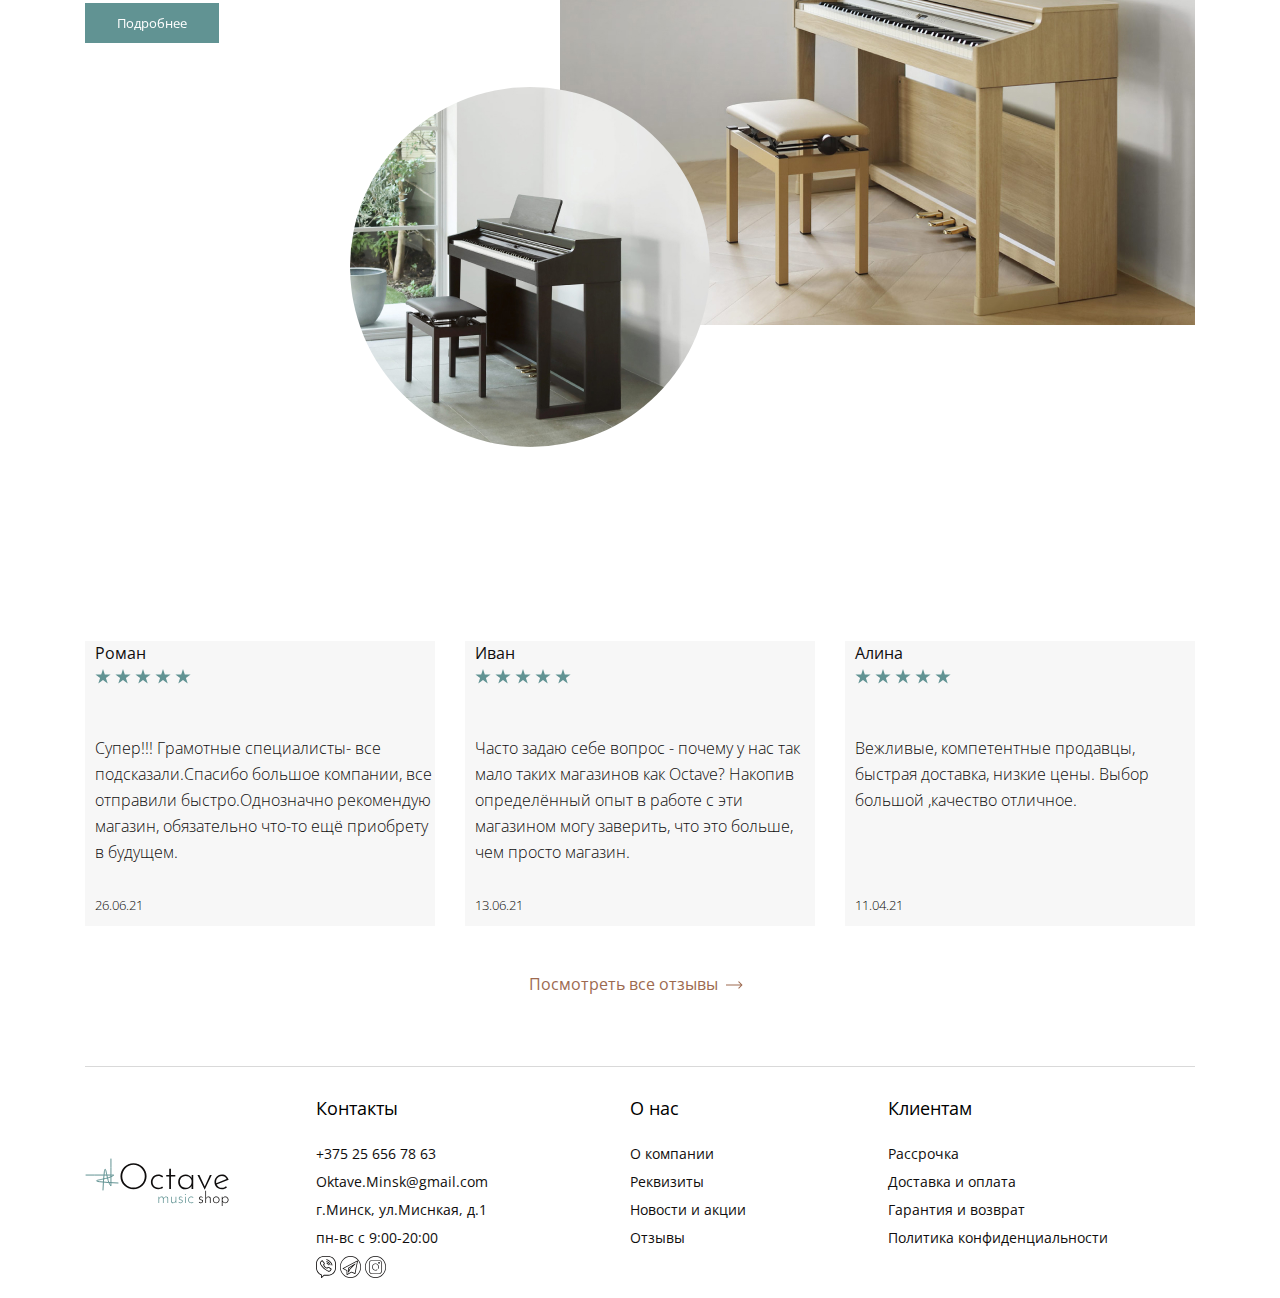
==== commit c60a241e: "test git-pages 2" ====
--- a/index.html
+++ b/index.html
@@ -1,5 +1,5 @@
 <!DOCTYPE html>
-<html lang="en">
+<html lang="ru">
 <head>
     <meta charset="UTF-8">
     <meta http-equiv="X-UA-Compatible" content="IE=edge">
@@ -161,16 +161,16 @@
                         </div>
                         <div class="intro_left__bar">
                             <div class="intro_left__bar-item">
-                                <img src="/img/svg/line_noactive.svg" alt="|">
+                                <img src="/Templates18/img/svg/line_noactive.svg" alt="|">
                             </div>
                             <div class="intro_left__bar-item">
-                                <img src="/img/svg/line_active.svg" alt="|">
+                                <img src="img/svg/line_active.svg" alt="|">
                             </div>
                             <div class="intro_left__bar-item">
-                                <img src="/img/svg/line_noactive.svg" alt="|">
+                                <img src="img/svg/line_noactive.svg" alt="|">
                             </div>
                             <div class="intro_left__bar-item">
-                                <img src="/img/svg/line_noactive.svg" alt="|">
+                                <img src="img/svg/line_noactive.svg" alt="|">
                             </div>
                         </div>
                         <div class="intro_left__arrow">
@@ -179,7 +179,7 @@
                             </button>
                         </div>
                         <div class="intro_guitar">
-                            <img src="/img/intro_gtr.png" alt="guitar" class="intro_cente-img">
+                            <img src="/Templates18/img/intro_gtr.png" alt="guitar" class="intro_cente-img">
                         </div>
                         <div class="intro_right__arrow">
                             <button class="intro_right__arrow-btn">
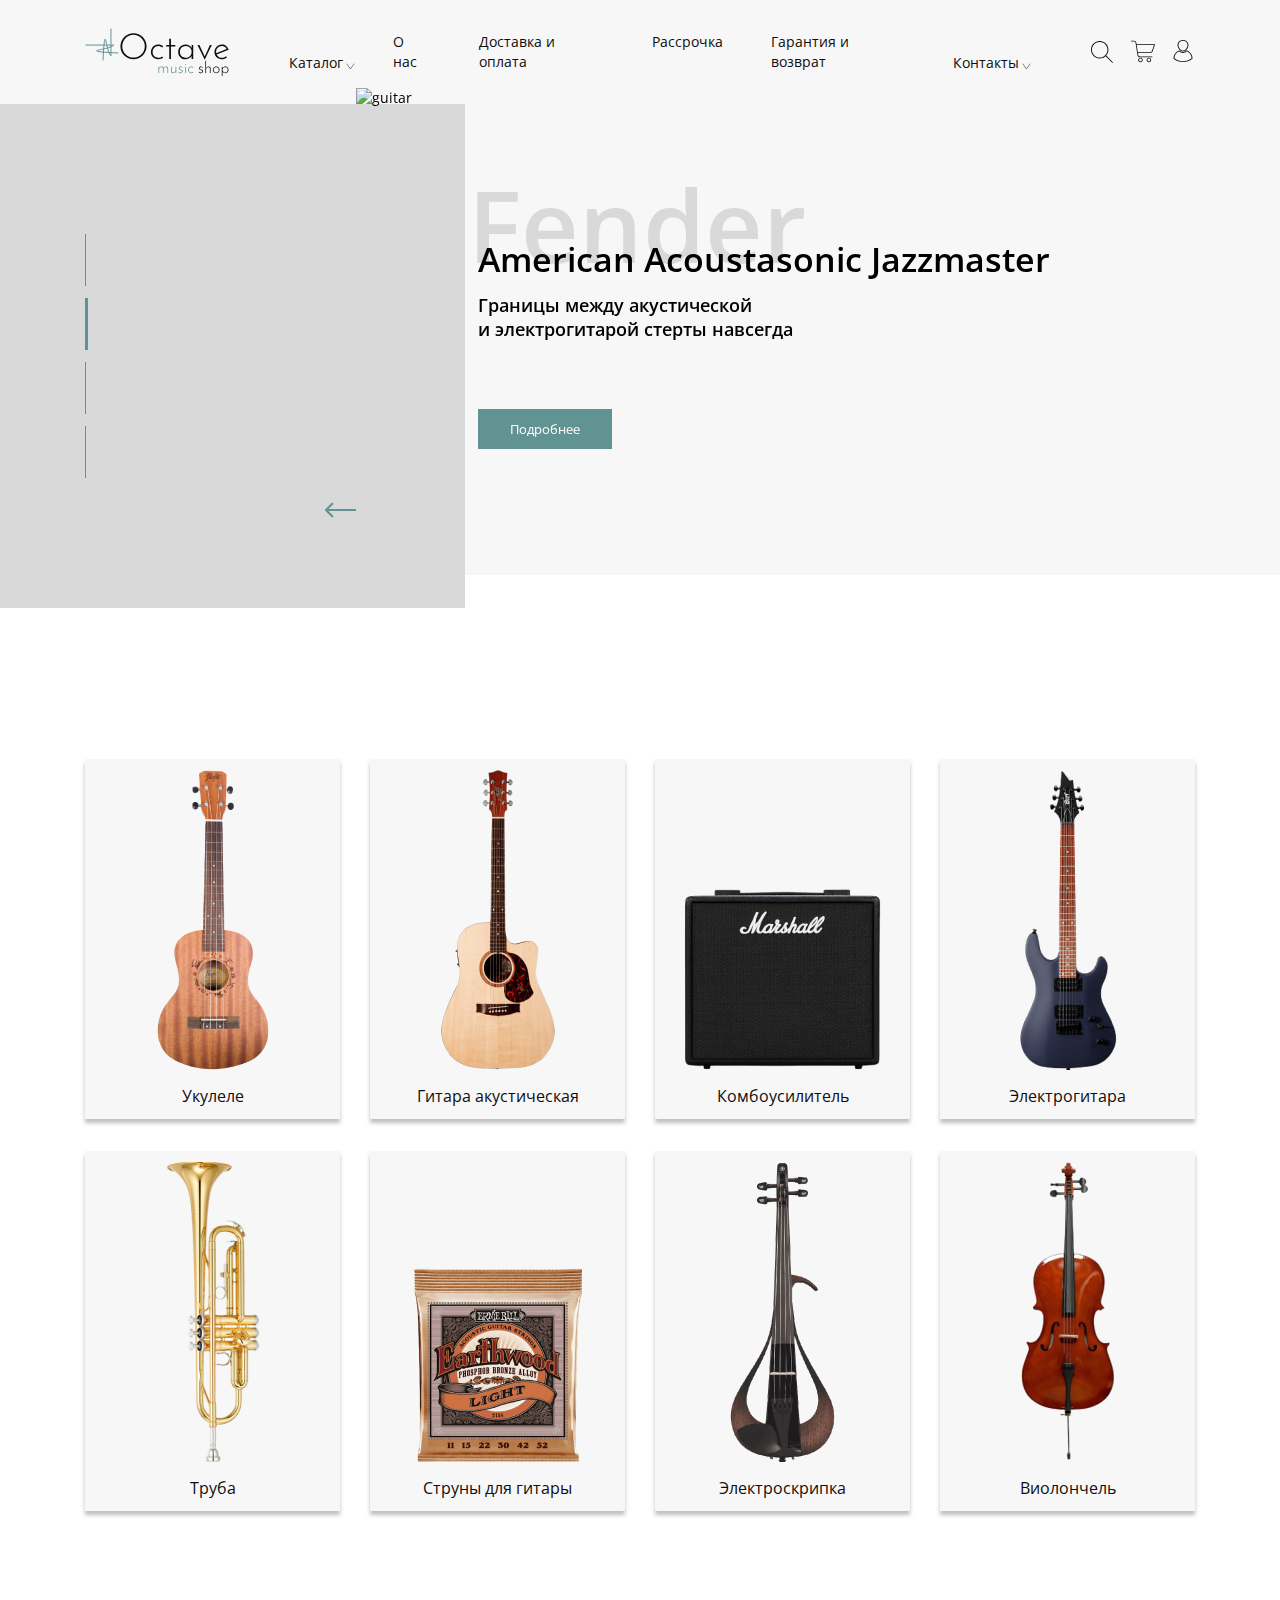
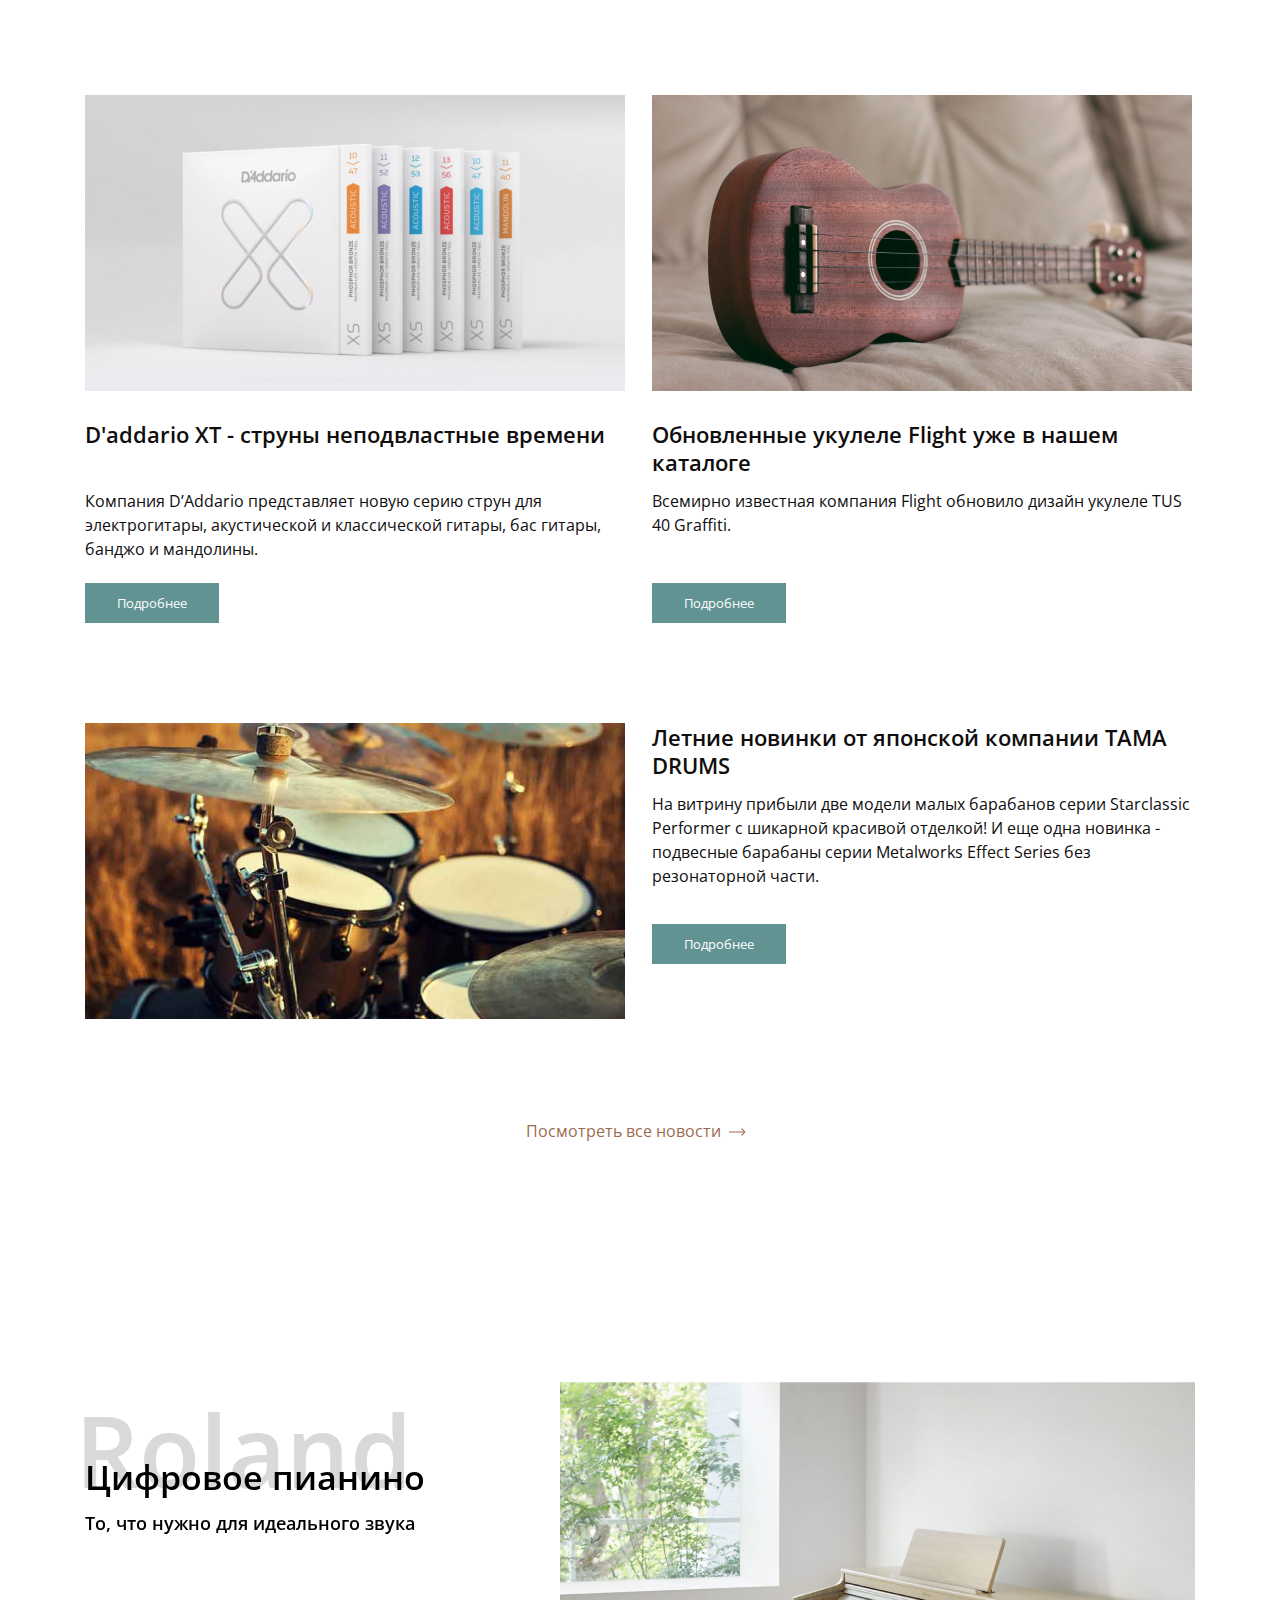
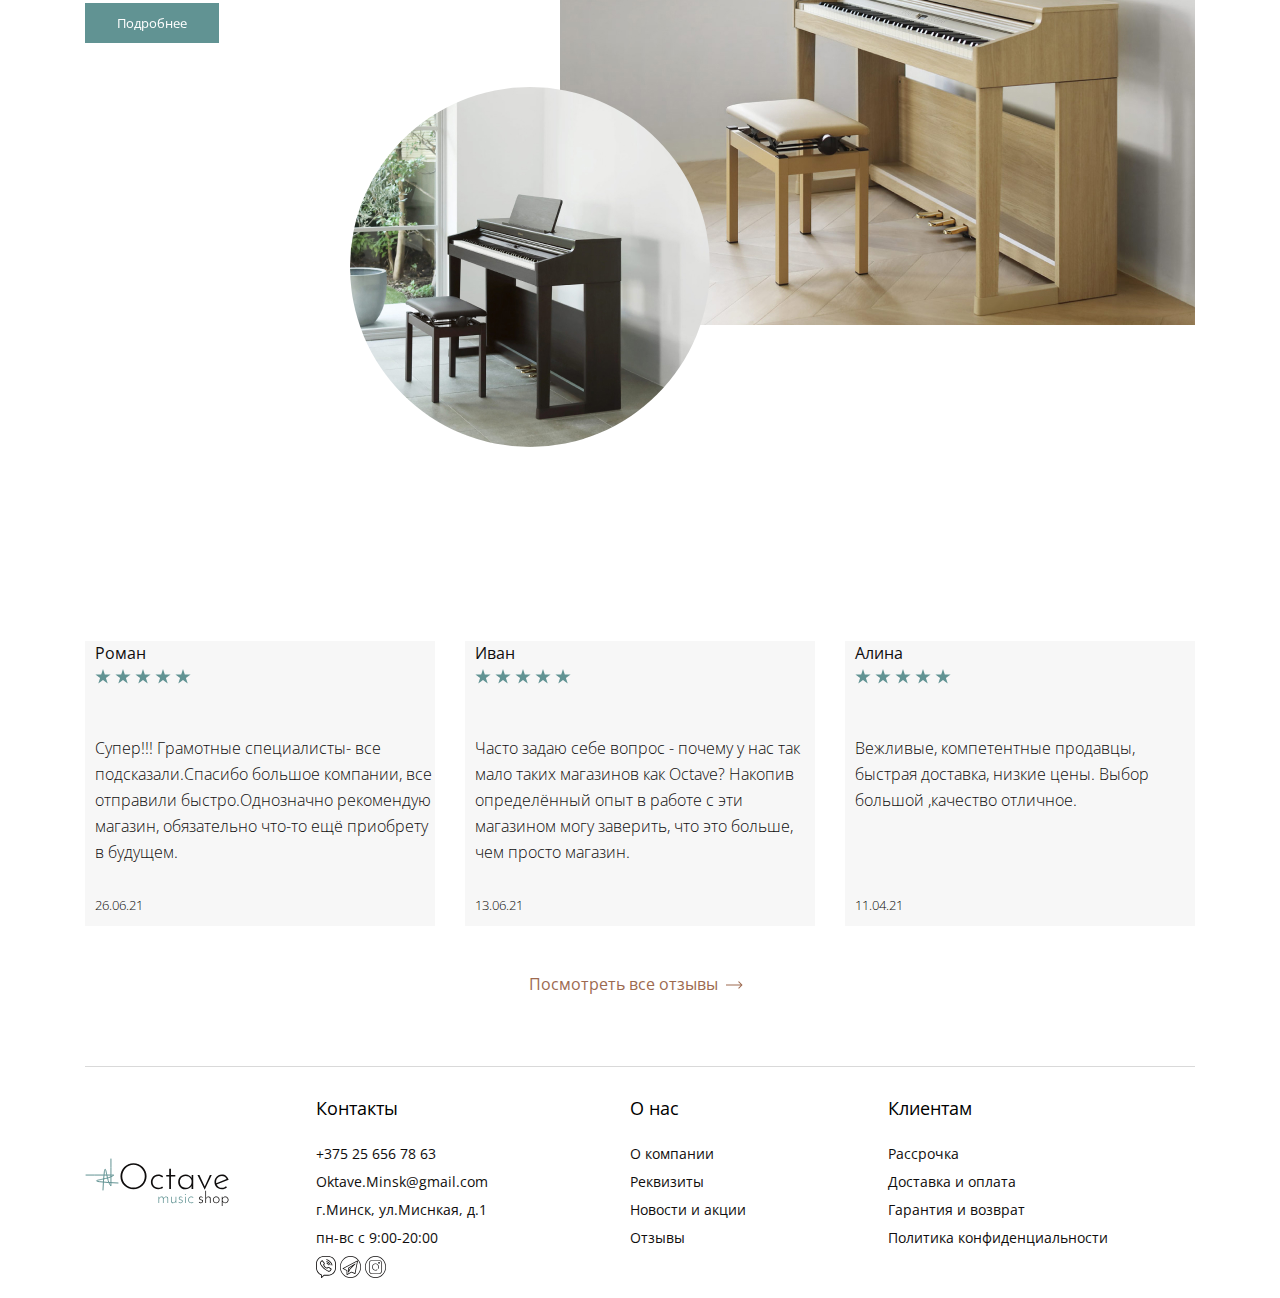
==== commit efd98377: "test git-pages 3" ====
--- a/index.html
+++ b/index.html
@@ -22,7 +22,7 @@
     
                     <div class="header__logo">
                         <a href="/" class="header__logo-link">
-                            <img src="/img/svg/logo.svg" alt="Octave" class="header__logo-link-img">    
+                            <img src="img/svg/logo.svg" alt="Octave" class="header__logo-link-img">    
                         </a>
                     </div>  
                     
@@ -34,7 +34,7 @@
                                     Каталог
                                 </a>
                                 <a href="!#" class="nav__list-item-arrow">
-                                    <img  src="/img/svg/arrow_down.svg" alt="^">
+                                    <img  src="img/svg/arrow_down.svg" alt="^">
                                 </a>
                                 <div class="nav__menu category-menu">
                                     <ul class="nav__menu-list category-list">
@@ -88,7 +88,7 @@
                                     Контакты
                                 </a>
                                 <a href="#!" class="nav__list-item-arrow">
-                                    <img  src="/img/svg/arrow_down.svg" alt="^">
+                                    <img  src="img/svg/arrow_down.svg" alt="^">
                                 </a>
                                 <div class="nav__menu contacts-menu">
                                     <ul class="nav__menu-list contacts-list">
@@ -113,7 +113,7 @@
                     <ul class="header__options">
                         <li class="header__options-item">
                             <button type="submit" class="header__options-item-link search">
-                                <img src="/img/svg/search.svg" alt="search" class="header__options-link-img">
+                                <img src="img/svg/search.svg" alt="search" class="header__options-link-img">
                             </button>
                         </li>
                         <form action="" method="POST">
@@ -122,12 +122,12 @@
                         </form>
                         <li class="header__options-item">
                             <a href="!#" class="header__options-item-link">
-                                <img src="/img/svg/buy.svg" alt="buy" class="header__options-link-img">
+                                <img src="img/svg/buy.svg" alt="buy" class="header__options-link-img">
                             </a>
                         </li>
                         <li class="header__options-item">
                             <a href="!#" class="header__options-item-link">
-                                <img src="/img/svg/person.svg" alt="person" class="header__options-link-img">
+                                <img src="img/svg/person.svg" alt="person" class="header__options-link-img">
                             </a>
                             <div class="login-form">
                                 <div class="login-form__header">
@@ -161,7 +161,7 @@
                         </div>
                         <div class="intro_left__bar">
                             <div class="intro_left__bar-item">
-                                <img src="/Templates18/img/svg/line_noactive.svg" alt="|">
+                                <img src="img/svg/line_noactive.svg" alt="|">
                             </div>
                             <div class="intro_left__bar-item">
                                 <img src="img/svg/line_active.svg" alt="|">
@@ -175,15 +175,15 @@
                         </div>
                         <div class="intro_left__arrow">
                             <button class="intro_left__arrow-btn">
-                                <img src="/img/litle_arrow.png" alt="->">
+                                <img src="img/litle_arrow.png" alt="->">
                             </button>
                         </div>
                         <div class="intro_guitar">
-                            <img src="/Templates18/img/intro_gtr.png" alt="guitar" class="intro_cente-img">
+                            <img src="/Templates18img/intro_gtr.png" alt="guitar" class="intro_cente-img">
                         </div>
                         <div class="intro_right__arrow">
                             <button class="intro_right__arrow-btn">
-                                <img src="/img/litle_arrow-reverse.png" alt="->">
+                                <img src="img/litle_arrow-reverse.png" alt="->">
                             </button>
                         </div>
                         <div class="intro_right-container">
@@ -212,25 +212,25 @@
                     <div class="category__flex-container">
                         <a href="/">
                             <div class="category__card">
-                                <img src="/img/ucu.png" alt="ucu">
+                                <img src="img/ucu.png" alt="ucu">
                                 <p class="category__card-text">Укулеле</p>
                             </div>
                         </a>    
                         <a href="/">
                             <div class="category__card">
-                                <img src="/img/acoustic.png" alt="acoustic">
+                                <img src="img/acoustic.png" alt="acoustic">
                                 <p class="category__card-text">Гитара акустическая</p>
                             </div>
                         </a>    
                         <a href="/">
                             <div class="category__card">
-                                <img src="/img/combo.png" alt="combo">
+                                <img src="img/combo.png" alt="combo">
                                 <p class="category__card-text">Комбоусилитель</p>
                             </div>
                         </a>    
                         <a href="/">
                             <div class="category__card">
-                                <img src="/img/electric.png" alt="electric">
+                                <img src="img/electric.png" alt="electric">
                                 <p class="category__card-text">Электрогитара</p>
                             </div>
                         </a>    
@@ -238,25 +238,25 @@
                     <div class="category__flex-container">
                         <a href="/">
                             <div class="category__card">
-                                <img src="/img/truba.png" alt="truba">
+                                <img src="img/truba.png" alt="truba">
                                 <p class="category__card-text">Труба</p>
                             </div>
                         </a>    
                         <a href="/">
                             <div class="category__card">
-                                <img src="/img/string.png" alt="string">
+                                <img src="img/string.png" alt="string">
                                 <p class="category__card-text">Струны  для гитары</p>
                             </div>
                         </a>    
                         <a href="/">
                             <div class="category__card">
-                                <img src="/img/scrip.png" alt="scrip">
+                                <img src="img/scrip.png" alt="scrip">
                                 <p class="category__card-text">Электроскрипка</p>
                             </div>
                         </a>    
                         <a href="/">
                             <div class="category__card">
-                                <img src="/img/velo.png" alt="velo">
+                                <img src="img/velo.png" alt="velo">
                                 <p class="category__card-text">Виолончель</p>
                             </div>
                         </a>    
@@ -268,13 +268,13 @@
                 <div class="wrapper">
                     <div class="news__flex-container">
                         <div class="news__item">
-                            <img src="/img/jpg/news_string.jpg" alt="string" class="news__item-img">
+                            <img src="img/jpg/news_string.jpg" alt="string" class="news__item-img">
                             <h1 class="news__item-title">D'addario XT - струны неподвластные времени</h1>
                             <p class="news__item-subtitle">Компания D’Addario представляет новую серию струн для электрогитары, акустической и классической гитары, бас гитары, банджо и мандолины.</p>
                             <a href="#!" class="news__item-link"><button class="blue-button" type="button">Подробнее</button></a>
                         </div>
                         <div class="news__item">
-                            <img src="/img/jpg/news_ucu.jpg" alt="ucu" class="news__item-img">
+                            <img src="img/jpg/news_ucu.jpg" alt="ucu" class="news__item-img">
                             <h1 class="news__item-title">Обновленные укулеле Flight уже в нашем каталоге</h1>
                             <p class="news__item-subtitle">Всемирно известная компания Flight обновило дизайн укулеле TUS 40 Graffiti.</p>
                             <a href="#!" class="news__item-link blue-button"><button class="blue-button" type="button">Подробнее</button></a>
@@ -283,7 +283,7 @@
                     </div>
                     <div class="news__flex-container">
                         <div class="news__item">
-                            <img src="/img/jpg/drums.jpg" alt="string" class="news__item-img">
+                            <img src="img/jpg/drums.jpg" alt="string" class="news__item-img">
                         </div> 
                         <div class="news__item">
                             <h1 class="news__item-title">Летние новинки  от японской компании TAMA DRUMS </h1>
@@ -297,7 +297,7 @@
                             <p class="read-more-text">Посмотреть все новости</p>
                         </div>
                         <div class="read-more-link arrow">
-                            <img src="/img/svg/read-more-news.svg" alt="->" class="read-more-img">
+                            <img src="img/svg/read-more-news.svg" alt="->" class="read-more-img">
                         </div>
                     </a>
                 </div>
@@ -321,10 +321,10 @@
                             </div>
                         </div>
                         <div class="ad__center">
-                            <img src="/img/jpg/ad_center.jpg" alt="O" class="ad__center-img">
+                            <img src="img/jpg/ad_center.jpg" alt="O" class="ad__center-img">
                         </div>
                         <div class="ad__right">
-                            <img src="/img/jpg/ad_right.jpg" alt="Roland" class="ad_right-img">
+                            <img src="img/jpg/ad_right.jpg" alt="Roland" class="ad_right-img">
                         </div>
     
     
@@ -341,11 +341,11 @@
                             <div class="feedback__card-padding">
                                 <p class="card-name">Роман</p>
                                 <div class="card-stars">
-                                    <img src="/img/svg/card_star.svg" alt="#" class="card-stars-img">
-                                    <img src="/img/svg/card_star.svg" alt="#" class="card-stars-img">
-                                    <img src="/img/svg/card_star.svg" alt="#" class="card-stars-img">
-                                    <img src="/img/svg/card_star.svg" alt="#" class="card-stars-img">
-                                    <img src="/img/svg/card_star.svg" alt="#" class="card-stars-img">
+                                    <img src="img/svg/card_star.svg" alt="#" class="card-stars-img">
+                                    <img src="img/svg/card_star.svg" alt="#" class="card-stars-img">
+                                    <img src="img/svg/card_star.svg" alt="#" class="card-stars-img">
+                                    <img src="img/svg/card_star.svg" alt="#" class="card-stars-img">
+                                    <img src="img/svg/card_star.svg" alt="#" class="card-stars-img">
                                 </div>
                                 <div class="card-text">
                                     Супер!!! Грамотные специалисты- все подсказали.Спасибо большое компании, все отправили быстро.Однозначно рекомендую магазин, обязательно что-то ещё приобрету в будущем. 
@@ -357,11 +357,11 @@
                             <div class="feedback__card-padding">
                                 <p class="card-name">Иван</p>
                                 <div class="card-stars">
-                                    <img src="/img/svg/card_star.svg" alt="#" class="card-stars-img">
-                                    <img src="/img/svg/card_star.svg" alt="#" class="card-stars-img">
-                                    <img src="/img/svg/card_star.svg" alt="#" class="card-stars-img">
-                                    <img src="/img/svg/card_star.svg" alt="#" class="card-stars-img">
-                                    <img src="/img/svg/card_star.svg" alt="#" class="card-stars-img">
+                                    <img src="img/svg/card_star.svg" alt="#" class="card-stars-img">
+                                    <img src="img/svg/card_star.svg" alt="#" class="card-stars-img">
+                                    <img src="img/svg/card_star.svg" alt="#" class="card-stars-img">
+                                    <img src="img/svg/card_star.svg" alt="#" class="card-stars-img">
+                                    <img src="img/svg/card_star.svg" alt="#" class="card-stars-img">
                                 </div>
                                 <div class="card-text">
                                     Часто задаю себе вопрос - почему у нас так мало таких магазинов как Octave?
@@ -374,11 +374,11 @@
                             <div class="feedback__card-padding">
                                 <p class="card-name">Алина</p>
                                 <div class="card-stars">
-                                    <img src="/img/svg/card_star.svg" alt="#" class="card-stars-img">
-                                    <img src="/img/svg/card_star.svg" alt="#" class="card-stars-img">
-                                    <img src="/img/svg/card_star.svg" alt="#" class="card-stars-img">
-                                    <img src="/img/svg/card_star.svg" alt="#" class="card-stars-img">
-                                    <img src="/img/svg/card_star.svg" alt="#" class="card-stars-img">
+                                    <img src="img/svg/card_star.svg" alt="#" class="card-stars-img">
+                                    <img src="img/svg/card_star.svg" alt="#" class="card-stars-img">
+                                    <img src="img/svg/card_star.svg" alt="#" class="card-stars-img">
+                                    <img src="img/svg/card_star.svg" alt="#" class="card-stars-img">
+                                    <img src="img/svg/card_star.svg" alt="#" class="card-stars-img">
                                 </div>
                                 <div class="card-text">
                                     Вежливые, компетентные продавцы, быстрая доставка, низкие цены. Выбор большой ,качество отличное. 
@@ -392,7 +392,7 @@
                             <p class="read-more-text">Посмотреть все отзывы</p>
                         </div>
                         <div class="read-more-link arrow">
-                            <img src="/img/svg/read-more-news.svg" alt="->" class="read-more-img">
+                            <img src="img/svg/read-more-news.svg" alt="->" class="read-more-img">
                         </div>
                     </a>
                 </div>
@@ -403,7 +403,7 @@
             <div class="wrapper">
                 <div class="footer_flex-container">
                     <div class="footer__logo">
-                        <a href="/"><img src="/img/svg/logo.svg" alt="Octave" class="footer__logo-img"></a>
+                        <a href="/"><img src="img/svg/logo.svg" alt="Octave" class="footer__logo-img"></a>
                     </div>
                     <div class="footer__card">
                         <div class="footer__card-title">
@@ -423,9 +423,9 @@
                         </div>
                         <div class="footer__card-componet">
                             <div class="footer__card-social">
-                                <a href="/"><img src="/img/svg/viber.svg" alt="viber" ></a>
-                                <a href="/"><img src="/img/svg/telegram.svg" alt="telegram"></a>
-                                <a href="/"><img src="/img/svg/insta.svg" alt="instagram"></a>
+                                <a href="/"><img src="img/svg/viber.svg" alt="viber" ></a>
+                                <a href="/"><img src="img/svg/telegram.svg" alt="telegram"></a>
+                                <a href="/"><img src="img/svg/insta.svg" alt="instagram"></a>
                             </div>
                         </div>
                     </div>
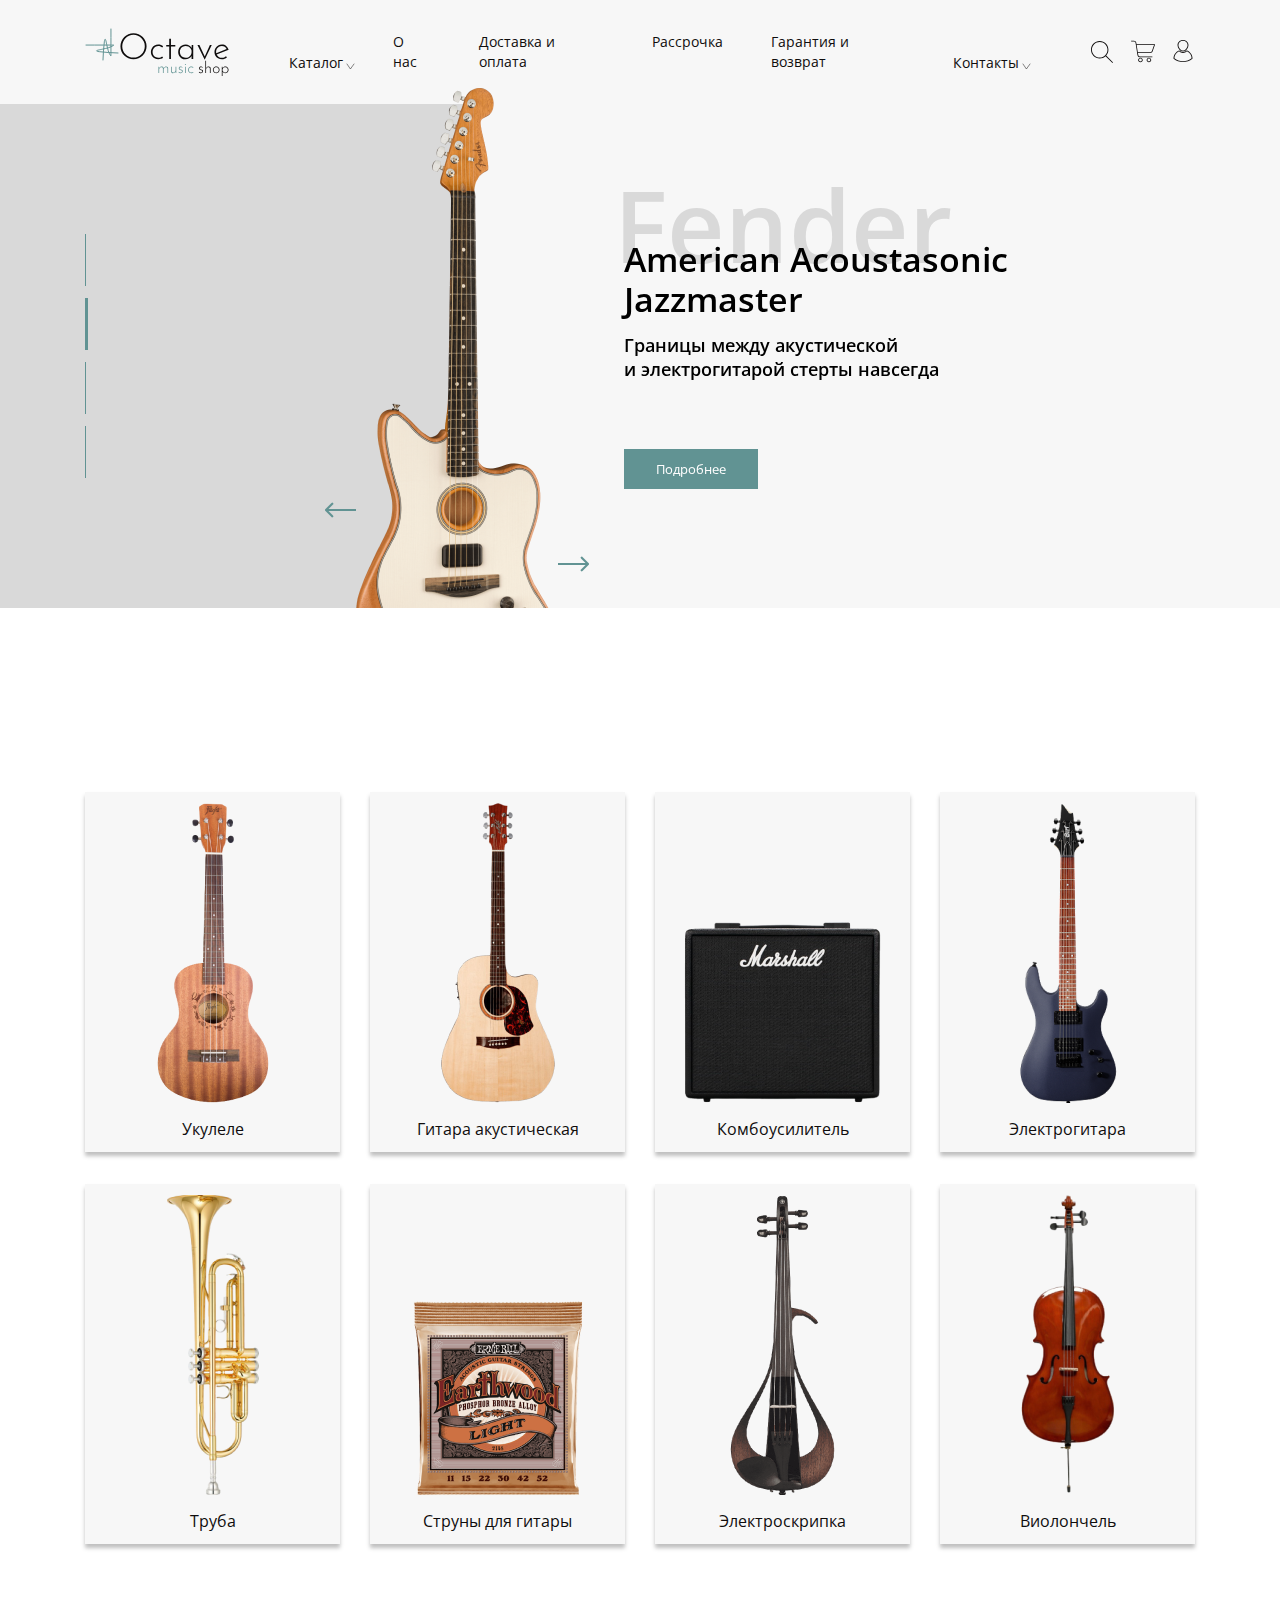
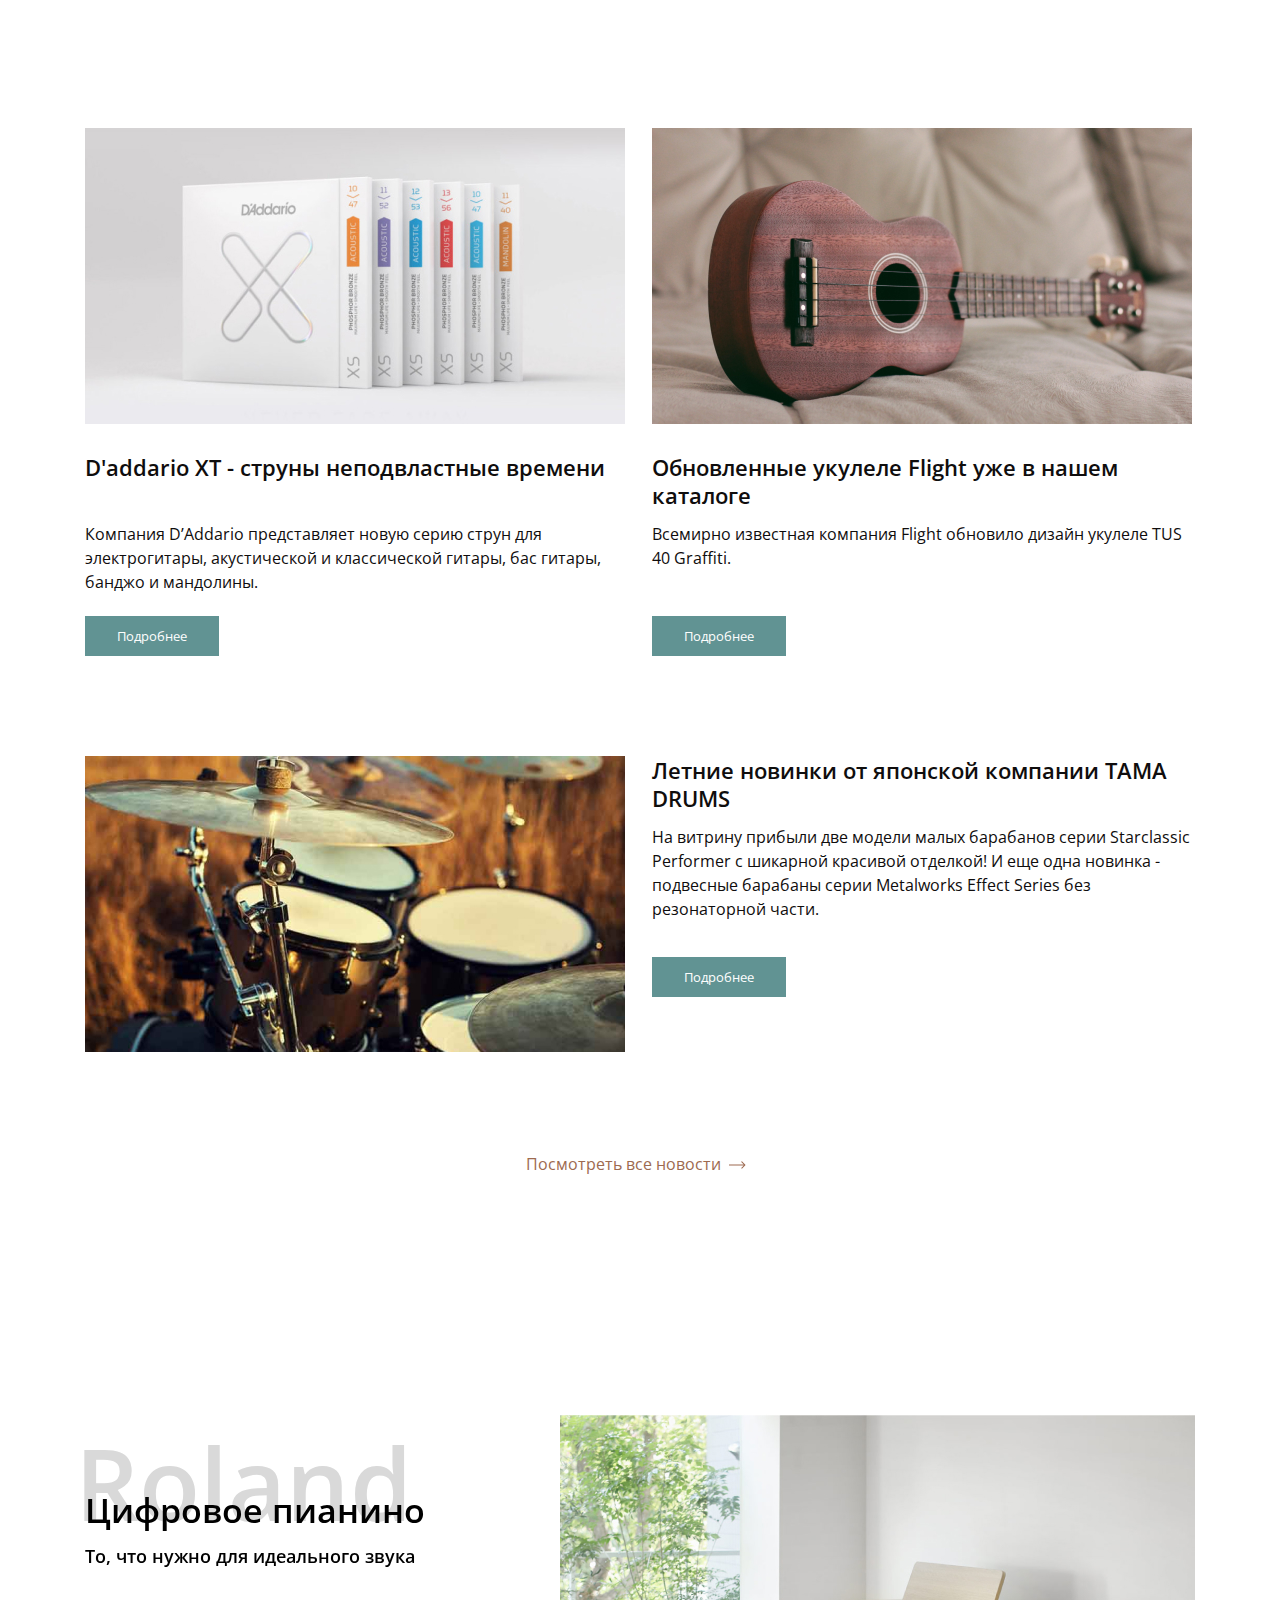
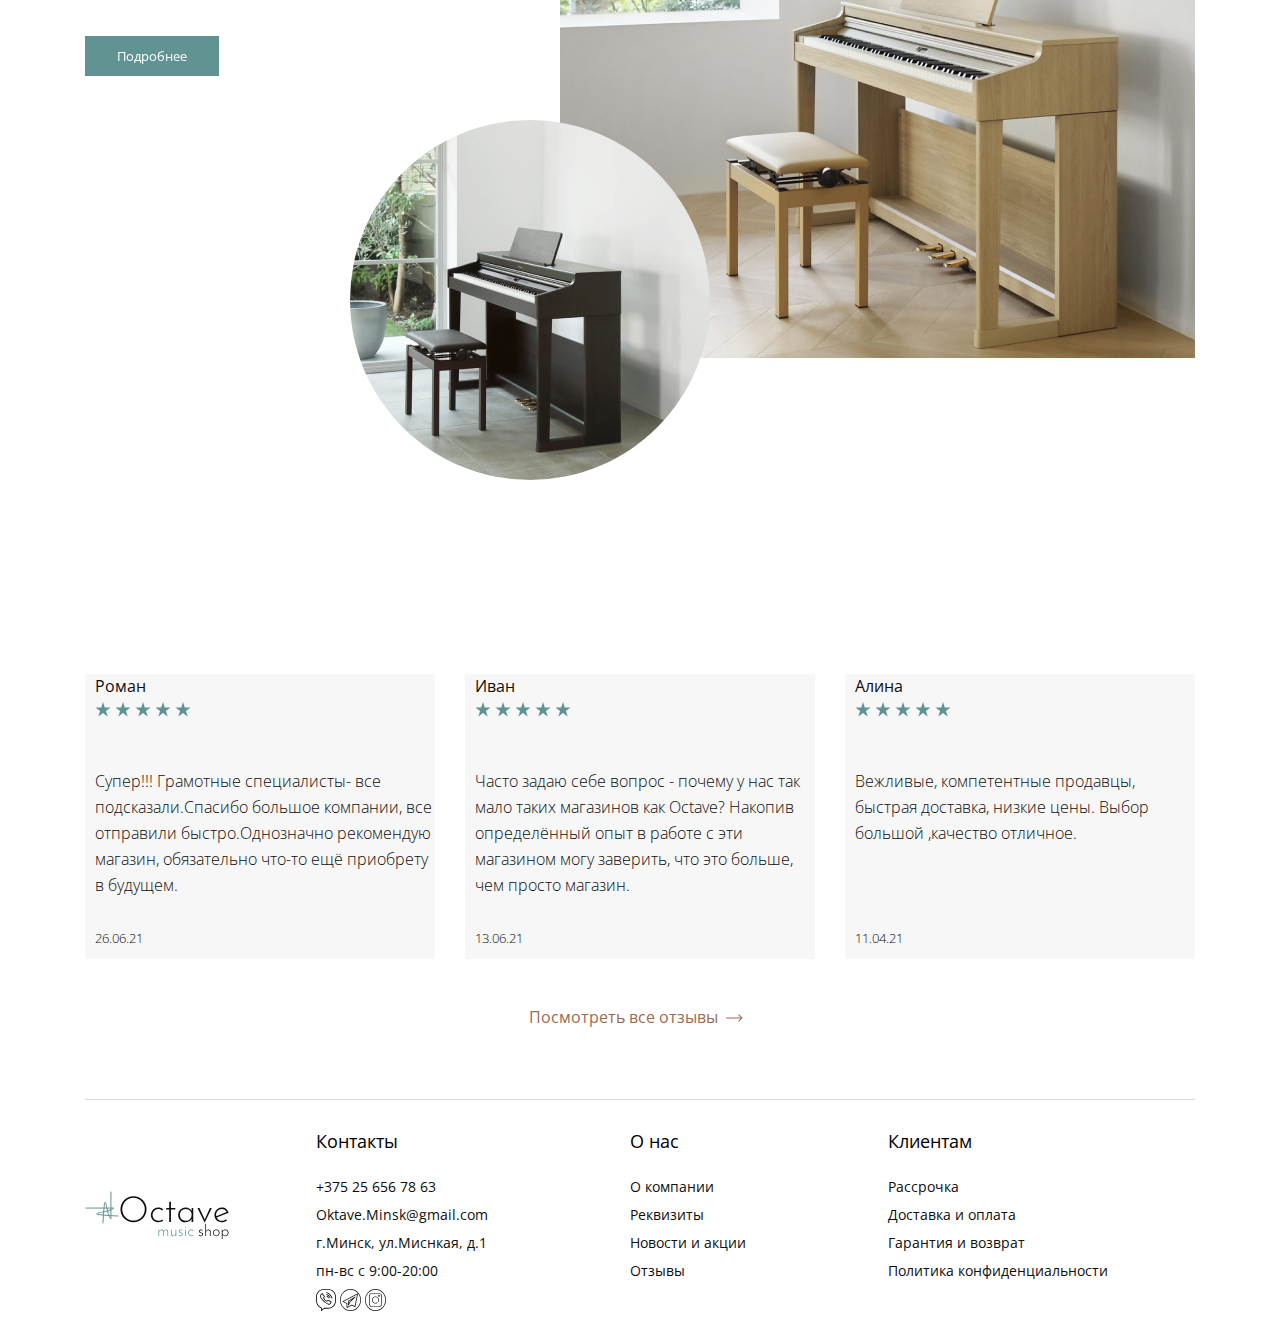
==== commit e8235c1b: "test git-pages final" ====
--- a/index.html
+++ b/index.html
@@ -179,7 +179,7 @@
                             </button>
                         </div>
                         <div class="intro_guitar">
-                            <img src="/Templates18img/intro_gtr.png" alt="guitar" class="intro_cente-img">
+                            <img src="img/intro_gtr.png" alt="guitar" class="intro_cente-img">
                         </div>
                         <div class="intro_right__arrow">
                             <button class="intro_right__arrow-btn">
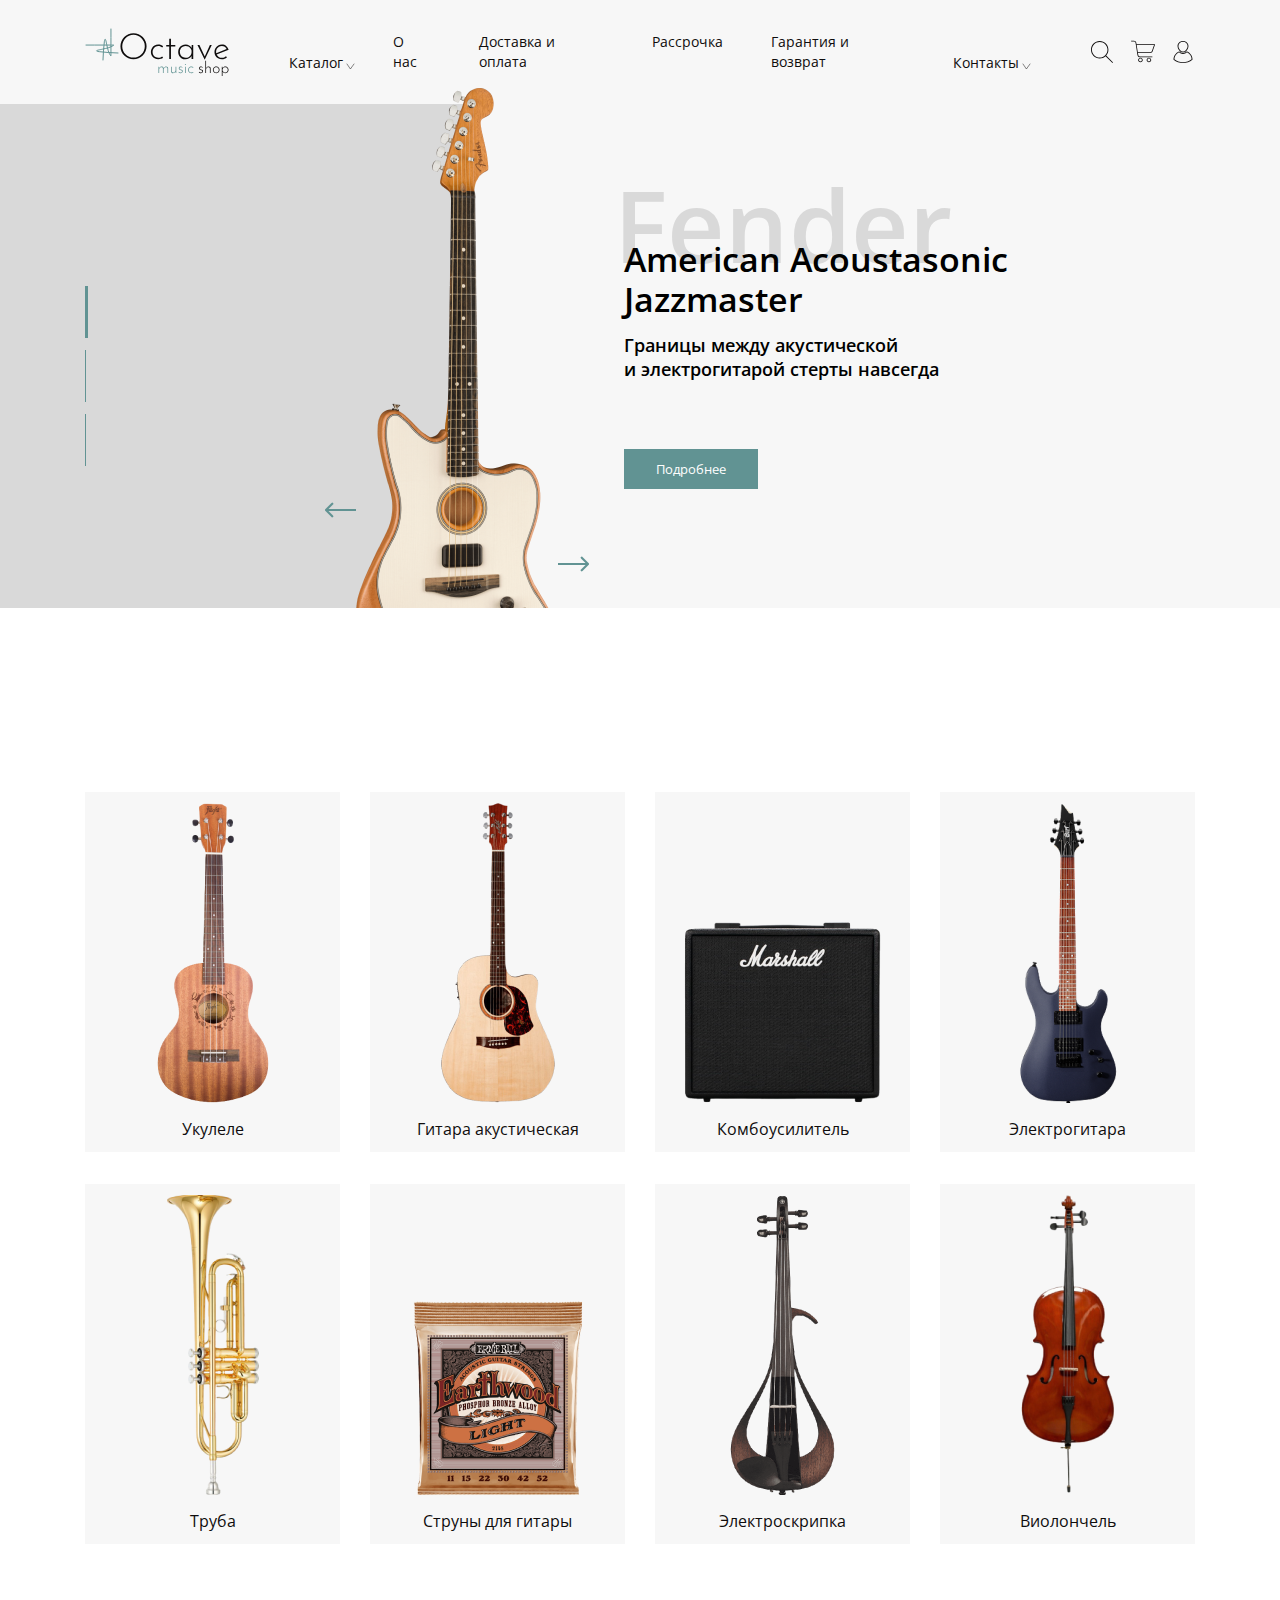
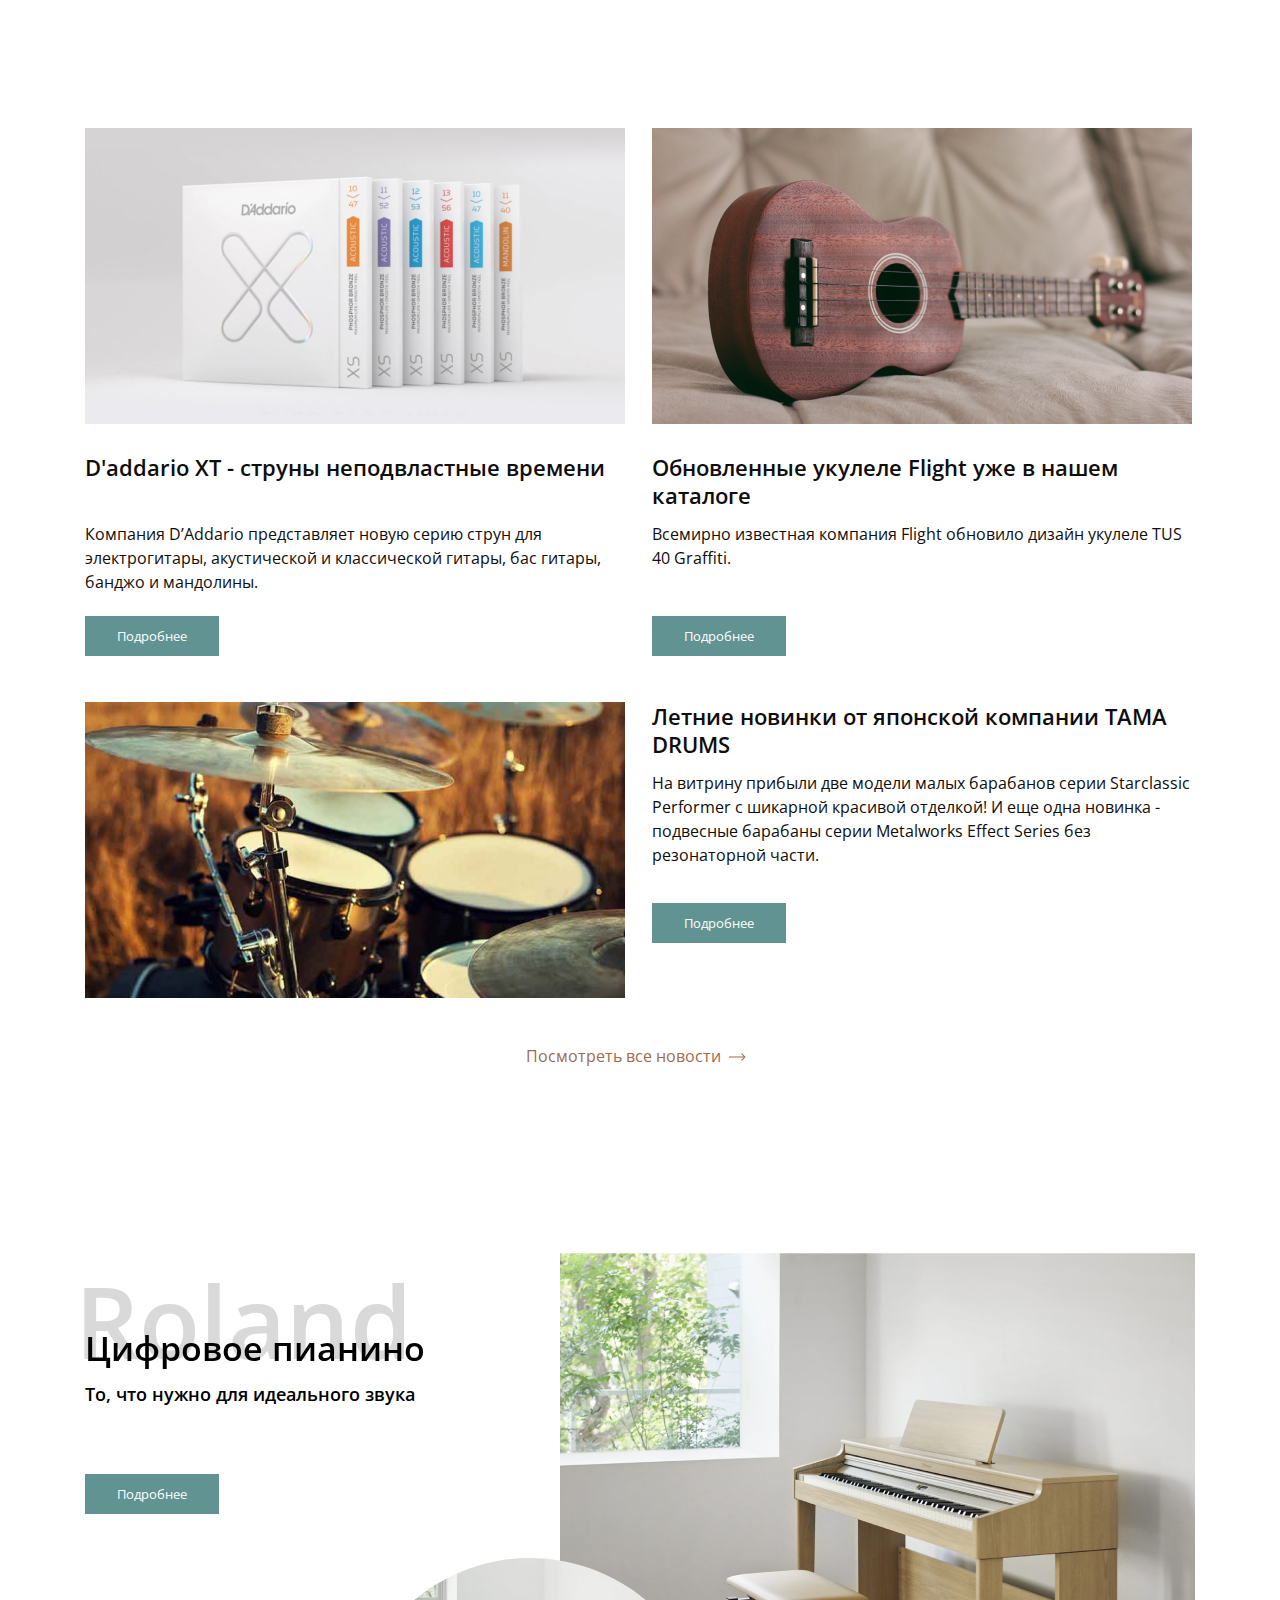
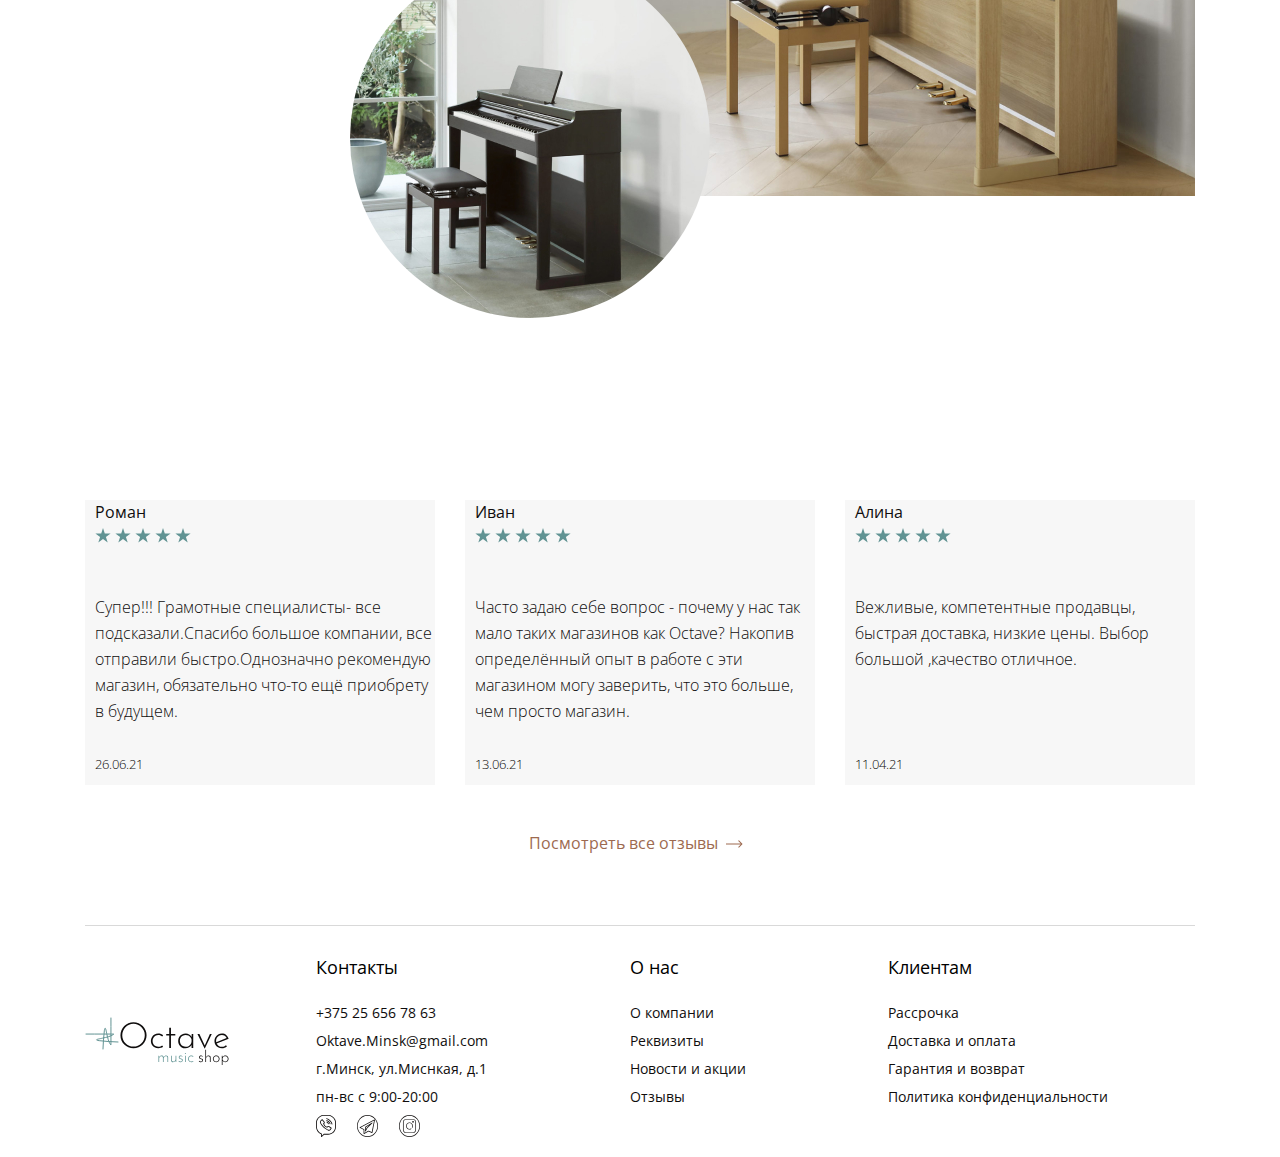
==== commit 0570021d: "add js" ====
--- a/index.html
+++ b/index.html
@@ -11,7 +11,8 @@
     <link href="https://fonts.googleapis.com/css2?family=Open+Sans:wght@300;400;600&display=swap" rel="stylesheet"> 
     
     <link rel="stylesheet" href="./css/style.css">
-    <script src="/js/script.js" type="text/javascript"></script>
+
+
 </head>
 <body>
     <div class="flex-container">
@@ -21,70 +22,70 @@
                 <div class="header__wrapper">
     
                     <div class="header__logo">
-                        <a href="/" class="header__logo-link">
+                        <a href="#!" class="header__logo-link">
                             <img src="img/svg/logo.svg" alt="Octave" class="header__logo-link-img">    
                         </a>
                     </div>  
                     
                     <nav class="header__nav">
                         <ul class="nav__list">
-                            <li class="nav__list-item-witharr">
-    
-                                <a href="!#" class="nav__list-item-link">
+                            <li class="nav__list-item-witharr" onmouseenter="categoryActive()" onmouseleave="categoryNoActive()">
+    
+                                <a href="#!" class="nav__list-item-link">
                                     Каталог
                                 </a>
-                                <a href="!#" class="nav__list-item-arrow">
+                                <a href="#!" class="nav__list-item-arrow">
                                     <img  src="img/svg/arrow_down.svg" alt="^">
                                 </a>
                                 <div class="nav__menu category-menu">
                                     <ul class="nav__menu-list category-list">
                                         <li class="nav__menu-list-item ">
-                                            <a href="/" class="nav__menu-item-link">Струнные</a>
-                                        </li>
-                                        <li class="nav__menu-list-item">
-                                            <a href="/" class="nav__menu-item-link">Клавишные</a>
-                                        </li>
-                                        <li class="nav__menu-list-item">
-                                            <a href="/" class="nav__menu-item-link">Ударные</a>
-                                        </li>
-                                        <li class="nav__menu-list-item">
-                                            <a href="/" class="nav__menu-item-link">Духовые</a>
-                                        </li>
-                                        <li class="nav__menu-list-item">
-                                            <a href="/" class="nav__menu-item-link">Звуковое оборудование</a>
-                                        </li>
-                                        <li class="nav__menu-list-item">
-                                            <a href="/" class="nav__menu-item-link">Световое оборудование</a>
-                                        </li>
-                                        <li class="nav__menu-list-item">
-                                            <a href="/" class="nav__menu-item-link">Аксессуары</a>
+                                            <a href="#!" class="nav__menu-item-link">Струнные</a>
+                                        </li>
+                                        <li class="nav__menu-list-item">
+                                            <a href="#!" class="nav__menu-item-link">Клавишные</a>
+                                        </li>
+                                        <li class="nav__menu-list-item">
+                                            <a href="#!" class="nav__menu-item-link">Ударные</a>
+                                        </li>
+                                        <li class="nav__menu-list-item">
+                                            <a href="#!" class="nav__menu-item-link">Духовые</a>
+                                        </li>
+                                        <li class="nav__menu-list-item">
+                                            <a href="#!" class="nav__menu-item-link">Звуковое оборудование</a>
+                                        </li>
+                                        <li class="nav__menu-list-item">
+                                            <a href="#!" class="nav__menu-item-link">Световое оборудование</a>
+                                        </li>
+                                        <li class="nav__menu-list-item">
+                                            <a href="#!" class="nav__menu-item-link">Аксессуары</a>
                                         </li>
                                     </ul>
                                 </div>
     
                             </li>
                             <li class="nav__list-item">
-                                <a href="!#" class="nav__list-item-link">
+                                <a href="#!" class="nav__list-item-link">
                                     О нас
                                 </a>
                             </li>
                             <li class="nav__list-item">
-                                <a href="!#" class="nav__list-item-link">
+                                <a href="#!" class="nav__list-item-link">
                                     Доставка и оплата
                                 </a>
                             </li>
                             <li class="nav__list-item">
-                                <a href="!#" class="nav__list-item-link">
+                                <a href="#!" class="nav__list-item-link">
                                     Рассрочка
                                 </a>
                             </li>
                             <li class="nav__list-item">
-                                <a href="!#" class="nav__list-item-link">
+                                <a href="#!" class="nav__list-item-link">
                                     Гарантия и возврат
                                 </a>
                             </li>
                             <li class="nav__list-item-witharr">
-                                <a href="!#" class="nav__list-item-link">
+                                <a href="#!" class="nav__list-item-link">
                                     Контакты
                                 </a>
                                 <a href="#!" class="nav__list-item-arrow">
@@ -112,23 +113,23 @@
     
                     <ul class="header__options">
                         <li class="header__options-item">
-                            <button type="submit" class="header__options-item-link search">
+                            <button type="button" class="header__options-item-link search" onclick="searchFun()">
                                 <img src="img/svg/search.svg" alt="search" class="header__options-link-img">
                             </button>
                         </li>
-                        <form action="" method="POST">
+                        <form action="" method="POST" class="header__options-search">
                             <input type="text" autofocus placeholder="Поиск..."
                             class="options-activ">
                         </form>
                         <li class="header__options-item">
-                            <a href="!#" class="header__options-item-link">
+                            <a href="#!" class="header__options-item-link">
                                 <img src="img/svg/buy.svg" alt="buy" class="header__options-link-img">
                             </a>
                         </li>
                         <li class="header__options-item">
-                            <a href="!#" class="header__options-item-link">
+                            <button class="header__options-item-link" onclick="personFun()">
                                 <img src="img/svg/person.svg" alt="person" class="header__options-link-img">
-                            </a>
+                            </button>
                             <div class="login-form">
                                 <div class="login-form__header">
                                     <button class="login-form__header-btn in">Войти</button>
@@ -161,9 +162,6 @@
                         </div>
                         <div class="intro_left__bar">
                             <div class="intro_left__bar-item">
-                                <img src="img/svg/line_noactive.svg" alt="|">
-                            </div>
-                            <div class="intro_left__bar-item">
                                 <img src="img/svg/line_active.svg" alt="|">
                             </div>
                             <div class="intro_left__bar-item">
@@ -173,16 +171,24 @@
                                 <img src="img/svg/line_noactive.svg" alt="|">
                             </div>
                         </div>
-                        <div class="intro_left__arrow">
-                            <button class="intro_left__arrow-btn">
+                        <div class="intro_left__arrow " onclick="changeSlideLeft()">
+                            <button class="intro_left__arrow-btn arrow">
                                 <img src="img/litle_arrow.png" alt="->">
                             </button>
                         </div>
-                        <div class="intro_guitar">
-                            <img src="img/intro_gtr.png" alt="guitar" class="intro_cente-img">
-                        </div>
-                        <div class="intro_right__arrow">
-                            <button class="intro_right__arrow-btn">
+                        <div class="intro__guitar-slides">
+                            <div class="intro_guitar active">
+                                <img src="img/intro_gtr.png" alt="guitar" class="intro_cente-img">
+                            </div>
+                            <div class="intro_guitar ">
+                                <img src="img/intro_gtr2.png" alt="guitar" class="intro_cente-img">
+                            </div>
+                            <div class="intro_guitar ">
+                                <img src="img/intro_gtr3.png" alt="guitar" class="intro_cente-img">
+                            </div>
+                        </div>
+                        <div class="intro_right__arrow " onclick="changeSlideRight()">
+                            <button class="intro_right__arrow-btn arrow">
                                 <img src="img/litle_arrow-reverse.png" alt="->">
                             </button>
                         </div>
@@ -198,7 +204,7 @@
                                     и электрогитарой стерты навсегда</p>
                             </div>
                             <div class="intro_right__button">
-                                <a href="!#" class="intro_right__button-link">
+                                <a href="#!" class="intro_right__button-link">
                                     <button class="intro_right__button-btn blue-button">Подробнее</button></a>
                             </div>
                         </div>
@@ -210,25 +216,25 @@
             <section class="category">
                 <div class="wrapper">
                     <div class="category__flex-container">
-                        <a href="/">
+                        <a href="#!">
                             <div class="category__card">
                                 <img src="img/ucu.png" alt="ucu">
                                 <p class="category__card-text">Укулеле</p>
                             </div>
                         </a>    
-                        <a href="/">
+                        <a href="#!">
                             <div class="category__card">
                                 <img src="img/acoustic.png" alt="acoustic">
                                 <p class="category__card-text">Гитара акустическая</p>
                             </div>
                         </a>    
-                        <a href="/">
+                        <a href="#!">
                             <div class="category__card">
                                 <img src="img/combo.png" alt="combo">
                                 <p class="category__card-text">Комбоусилитель</p>
                             </div>
                         </a>    
-                        <a href="/">
+                        <a href="#!">
                             <div class="category__card">
                                 <img src="img/electric.png" alt="electric">
                                 <p class="category__card-text">Электрогитара</p>
@@ -236,25 +242,25 @@
                         </a>    
                     </div>
                     <div class="category__flex-container">
-                        <a href="/">
+                        <a href="#!">
                             <div class="category__card">
                                 <img src="img/truba.png" alt="truba">
                                 <p class="category__card-text">Труба</p>
                             </div>
                         </a>    
-                        <a href="/">
+                        <a href="#!">
                             <div class="category__card">
                                 <img src="img/string.png" alt="string">
                                 <p class="category__card-text">Струны  для гитары</p>
                             </div>
                         </a>    
-                        <a href="/">
+                        <a href="#!">
                             <div class="category__card">
                                 <img src="img/scrip.png" alt="scrip">
                                 <p class="category__card-text">Электроскрипка</p>
                             </div>
                         </a>    
-                        <a href="/">
+                        <a href="#!">
                             <div class="category__card">
                                 <img src="img/velo.png" alt="velo">
                                 <p class="category__card-text">Виолончель</p>
@@ -292,7 +298,7 @@
                         </div>                 
     
                     </div>
-                    <a href="/" class="read-more news">
+                    <a href="#!" class="read-more news">
                         <div class="read-more-link">
                             <p class="read-more-text">Посмотреть все новости</p>
                         </div>
@@ -316,7 +322,7 @@
                                 <p class="ad__subtitle-text">То, что нужно для идеального звука</p>
                             </div>
                             <div class="ad__button">
-                                <a href="!#" class="ad__button-link">
+                                <a href="#!" class="ad__button-link">
                                     <button class="ad__button-btn blue-button">Подробнее</button></a>
                             </div>
                         </div>
@@ -387,7 +393,7 @@
                             </div>
                         </div>
                     </div>
-                    <a href="/" class="read-more feedback">
+                    <a href="#!" class="read-more feedback">
                         <div class="read-more-link">
                             <p class="read-more-text">Посмотреть все отзывы</p>
                         </div>
@@ -403,7 +409,7 @@
             <div class="wrapper">
                 <div class="footer_flex-container">
                     <div class="footer__logo">
-                        <a href="/"><img src="img/svg/logo.svg" alt="Octave" class="footer__logo-img"></a>
+                        <a href="#!"><img src="img/svg/logo.svg" alt="Octave" class="footer__logo-img"></a>
                     </div>
                     <div class="footer__card">
                         <div class="footer__card-title">
@@ -423,9 +429,9 @@
                         </div>
                         <div class="footer__card-componet">
                             <div class="footer__card-social">
-                                <a href="/"><img src="img/svg/viber.svg" alt="viber" ></a>
-                                <a href="/"><img src="img/svg/telegram.svg" alt="telegram"></a>
-                                <a href="/"><img src="img/svg/insta.svg" alt="instagram"></a>
+                                <a href="#!"><img src="img/svg/viber.svg" alt="viber" ></a>
+                                <a href="#!"><img src="img/svg/telegram.svg" alt="telegram"></a>
+                                <a href="#!"><img src="img/svg/insta.svg" alt="instagram"></a>
                             </div>
                         </div>
                     </div>
@@ -434,16 +440,16 @@
                             <h1 class="footer__card-title-text">О нас </h1> 
                         </div>
                         <div class="footer__card-componet">
-                            <a href="/"><p class="footer__card-component-text">О компании</p></a>
-                        </div>
-                        <div class="footer__card-componet">
-                            <a href="/"><p class="footer__card-component-text">Реквизиты</p></a>
-                        </div>
-                        <div class="footer__card-componet">
-                            <a href="/"><p class="footer__card-component-text">Новости и акции</p></a>
-                        </div>
-                        <div class="footer__card-componet">
-                            <a href="/"><p class="footer__card-component-text">Отзывы</p></a>
+                            <a href="#!"><p class="footer__card-component-text">О компании</p></a>
+                        </div>
+                        <div class="footer__card-componet">
+                            <a href="#!"><p class="footer__card-component-text">Реквизиты</p></a>
+                        </div>
+                        <div class="footer__card-componet">
+                            <a href="#!"><p class="footer__card-component-text">Новости и акции</p></a>
+                        </div>
+                        <div class="footer__card-componet">
+                            <a href="#!"><p class="footer__card-component-text">Отзывы</p></a>
                         </div>
                     </div>
                     <div class="footer__card">
@@ -451,16 +457,16 @@
                             <h1 class="footer__card-title-text">Клиентам</h1> 
                         </div>
                         <div class="footer__card-componet">
-                            <a href="/"><p class="footer__card-component-text">Рассрочка</p></a>
-                        </div>
-                        <div class="footer__card-componet">
-                            <a href="/"><p class="footer__card-component-text">Доставка и оплата</p></a>
-                        </div>
-                        <div class="footer__card-componet">
-                            <a href="/"><p class="footer__card-component-text">Гарантия и возврат</p></a>
-                        </div>
-                        <div class="footer__card-componet">
-                            <a href="/"><p class="footer__card-component-text">Политика конфиденциальности</p></a>
+                            <a href="#!"><p class="footer__card-component-text">Рассрочка</p></a>
+                        </div>
+                        <div class="footer__card-componet">
+                            <a href="#!"><p class="footer__card-component-text">Доставка и оплата</p></a>
+                        </div>
+                        <div class="footer__card-componet">
+                            <a href="#!"><p class="footer__card-component-text">Гарантия и возврат</p></a>
+                        </div>
+                        <div class="footer__card-componet">
+                            <a href="#!"><p class="footer__card-component-text">Политика конфиденциальности</p></a>
                         </div>
                     </div>
                 </div>
@@ -468,5 +474,6 @@
         </footer>
 
     </div>
+    <script src="/js/script.js" type="text/javascript"></script>
 </body>
 </html>--- a/css/style.css
+++ b/css/style.css
@@ -60,6 +60,7 @@
 	height: 40px;
 	background: #619393;
 	color: #FEFEFE;
+	transition-duration: .5s;
 
 }
 .flex-container{
@@ -68,6 +69,7 @@
 .main{
 	flex: 1 1 auto;
 }
+
 
 /*HEADER-------------------------------------------------------------*/
 
@@ -81,7 +83,7 @@
 	left: 0;
 	width: 100%;
 	background: #F7F7F7;
-	z-index: 0;
+	z-index: 1;
 }
 .header__wrapper{
 	min-height: 104px;
@@ -208,6 +210,9 @@
 	font-size: 16px;
 	background: #F7F7F7;
 	z-index: 0;
+
+}
+.header__options-search{
 	display: none;
 }
 .login-form{
@@ -220,6 +225,7 @@
 	background-color:  #FEFEFE;
 	box-shadow: 0px 4px 4px rgba(0, 0, 0, 0.25);
 	display: none;
+	
 }
 .login-form__header-btn{
 	padding: 2px 19px;
@@ -275,10 +281,13 @@
 	margin: 0 auto;	
 	margin-bottom: 184px;
 	max-height: 608px;
+	z-index: 4;
+
 }
 .intro_flex-container{
 	display: flex;
 	position: relative;
+	
 }	
 
 .intro-bg{
@@ -293,7 +302,7 @@
 
 .intro_left__bar{
 	margin-right: 237px;
-	padding-top: 130px;
+	padding-top: 182px;
 	z-index: 1;
 }
 .intro_left__bar-item{
@@ -313,8 +322,11 @@
 .intro_guitar{
 	position: relative;
 	top: -16px;
-	z-index: 0;
-}
+	z-index: 1;
+	display: none;
+	max-width: 202px;
+}
+
 
 /*right*/
 .intro_right__arrow{
@@ -332,7 +344,6 @@
 	position: absolute;
 	top: 52px;
 	left: -10px;
-	z-index: 0;
 }
 .intro_right__bigtitle-text{
 	font-weight: 600;
@@ -344,7 +355,6 @@
 	position: relative;
 	padding-top: 135px;
 	margin-bottom: 14px;
-	z-index: 1;
 }
 .intro_right__title-text{
 	font-weight: 600;
@@ -383,7 +393,6 @@
 	width: 255px;
 	height: 360px;
 	background: #F7F7F7;
-	box-shadow: 0px 4px 4px rgba(0, 0, 0, 0.25);
 	margin-right: 30px;
 	display: flex;
 	align-items: center;
@@ -395,7 +404,8 @@
 	margin-right: 0px;
 }
 .category__card:hover,.category__card:focus,.category__card:active{
-	background: #619393;
+
+	box-shadow: 0px 4px 4px rgba(0, 0, 0, 0.25);
 }
 
 .category__card-text{
@@ -411,7 +421,7 @@
 
 .news__flex-container{
 	display: flex;
-	margin-bottom: 100px ;
+	margin-bottom: 46px ;
 }
 .news__item{
 	margin-right: 27px;
@@ -465,13 +475,16 @@
 	align-items: center	;
 }
 .read-more.news{
-	margin-bottom: 238px;
+	margin-bottom: 184px;
 }
 .read-more-link.arrow{
 	height: 6px;
-}
-.read-more:hover, .read-more:focus, .read-more:active{
+
+}
+.read-more-link:hover, .read-more-link:focus, .read-more-link:active{
 	opacity: 75%;
+	position: relative;
+	top: -2px;
 }
 
 /*AD------------------------------------------*/
@@ -480,7 +493,7 @@
 	display: flex;
 	position: relative;
 	justify-content: space-between;
-	margin-bottom: 316px;
+	margin-bottom: 304px;
 }
 .ad-container{
 	position: relative;
@@ -616,6 +629,9 @@
 	margin-bottom: 9px;
 	line-height: 19px;
 }
+.footer__card-social a{
+	margin-right: 17px;
+}
 .footer__card-component-text{
 	text-decoration: none;
 	color: #0F0D0D;
@@ -623,3 +639,11 @@
 a:hover .footer__card-component-text, a:focus .footer__card-component-text, a:active .footer__card-component-text{
 	color:#619393;
 }
+.active{
+	display: block;
+}
+.arrow:hover img{
+	position: relative;
+	top: -2px;
+}
+  
